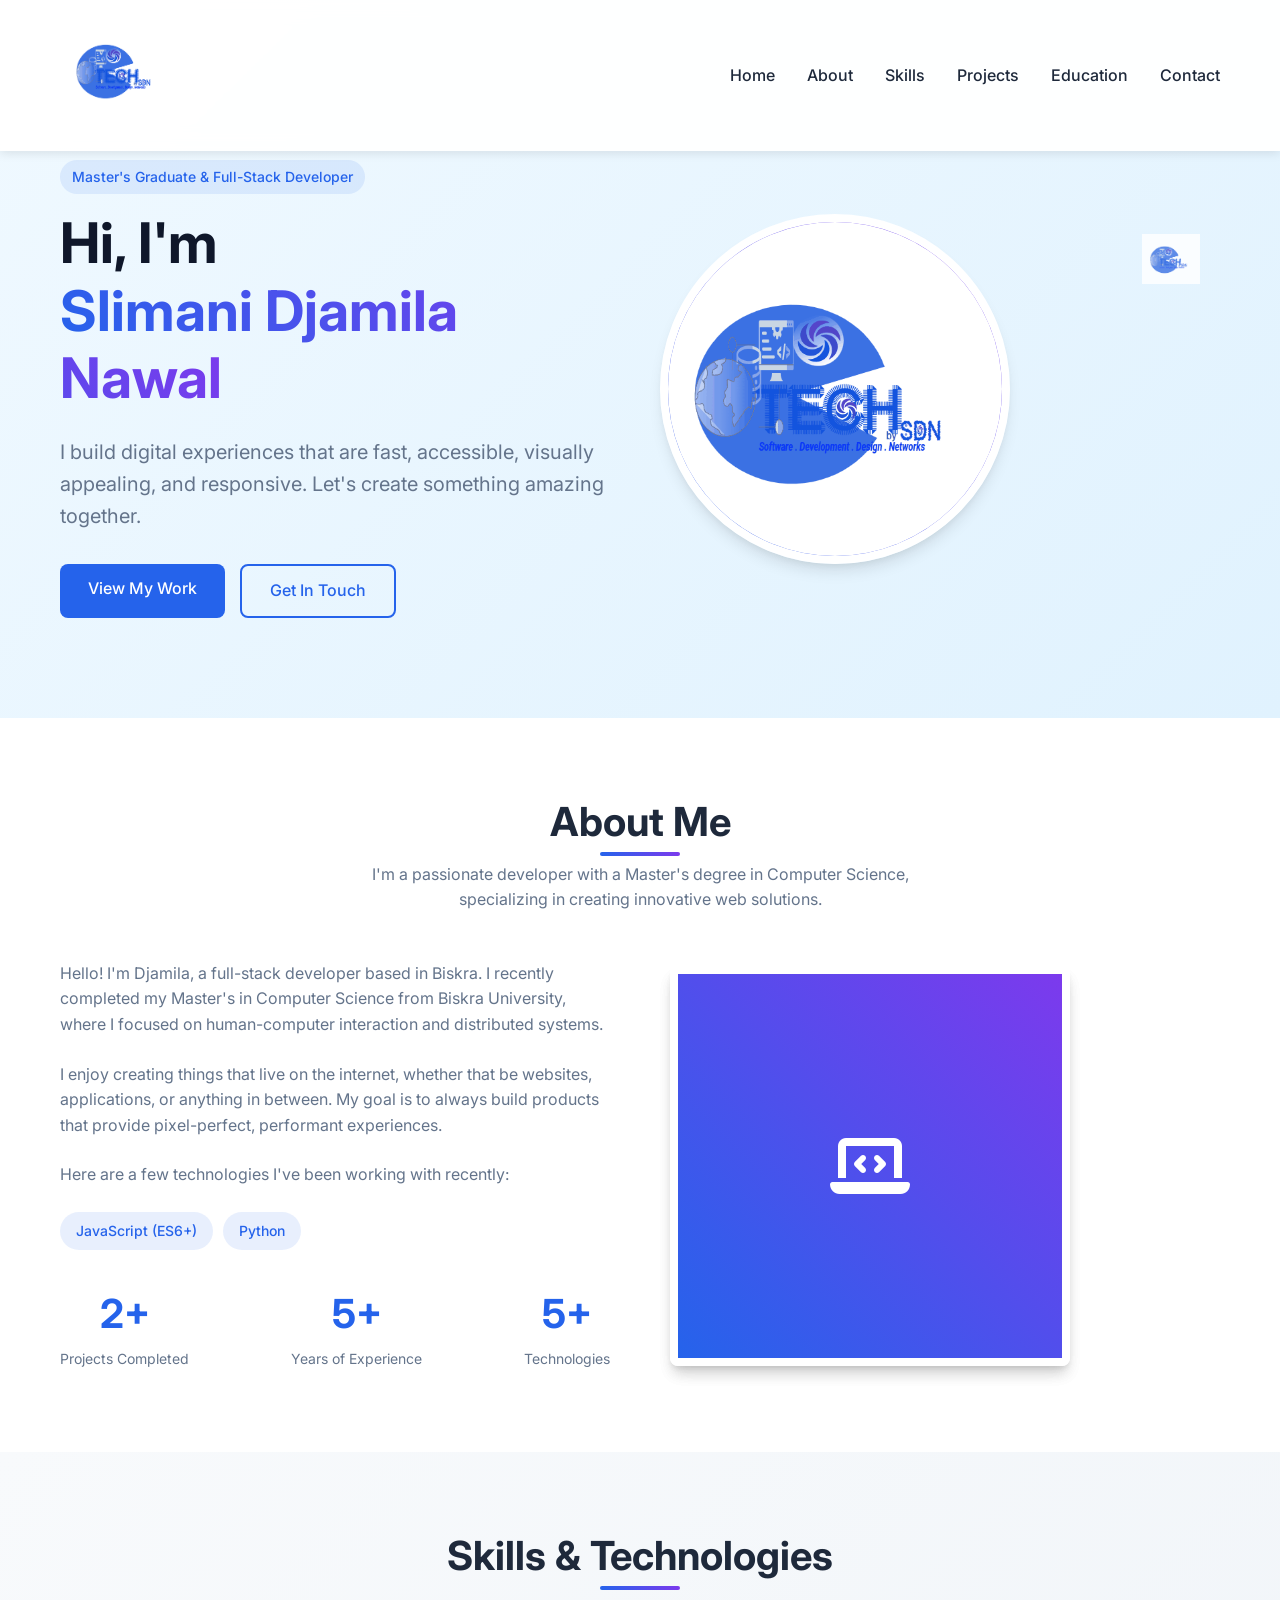
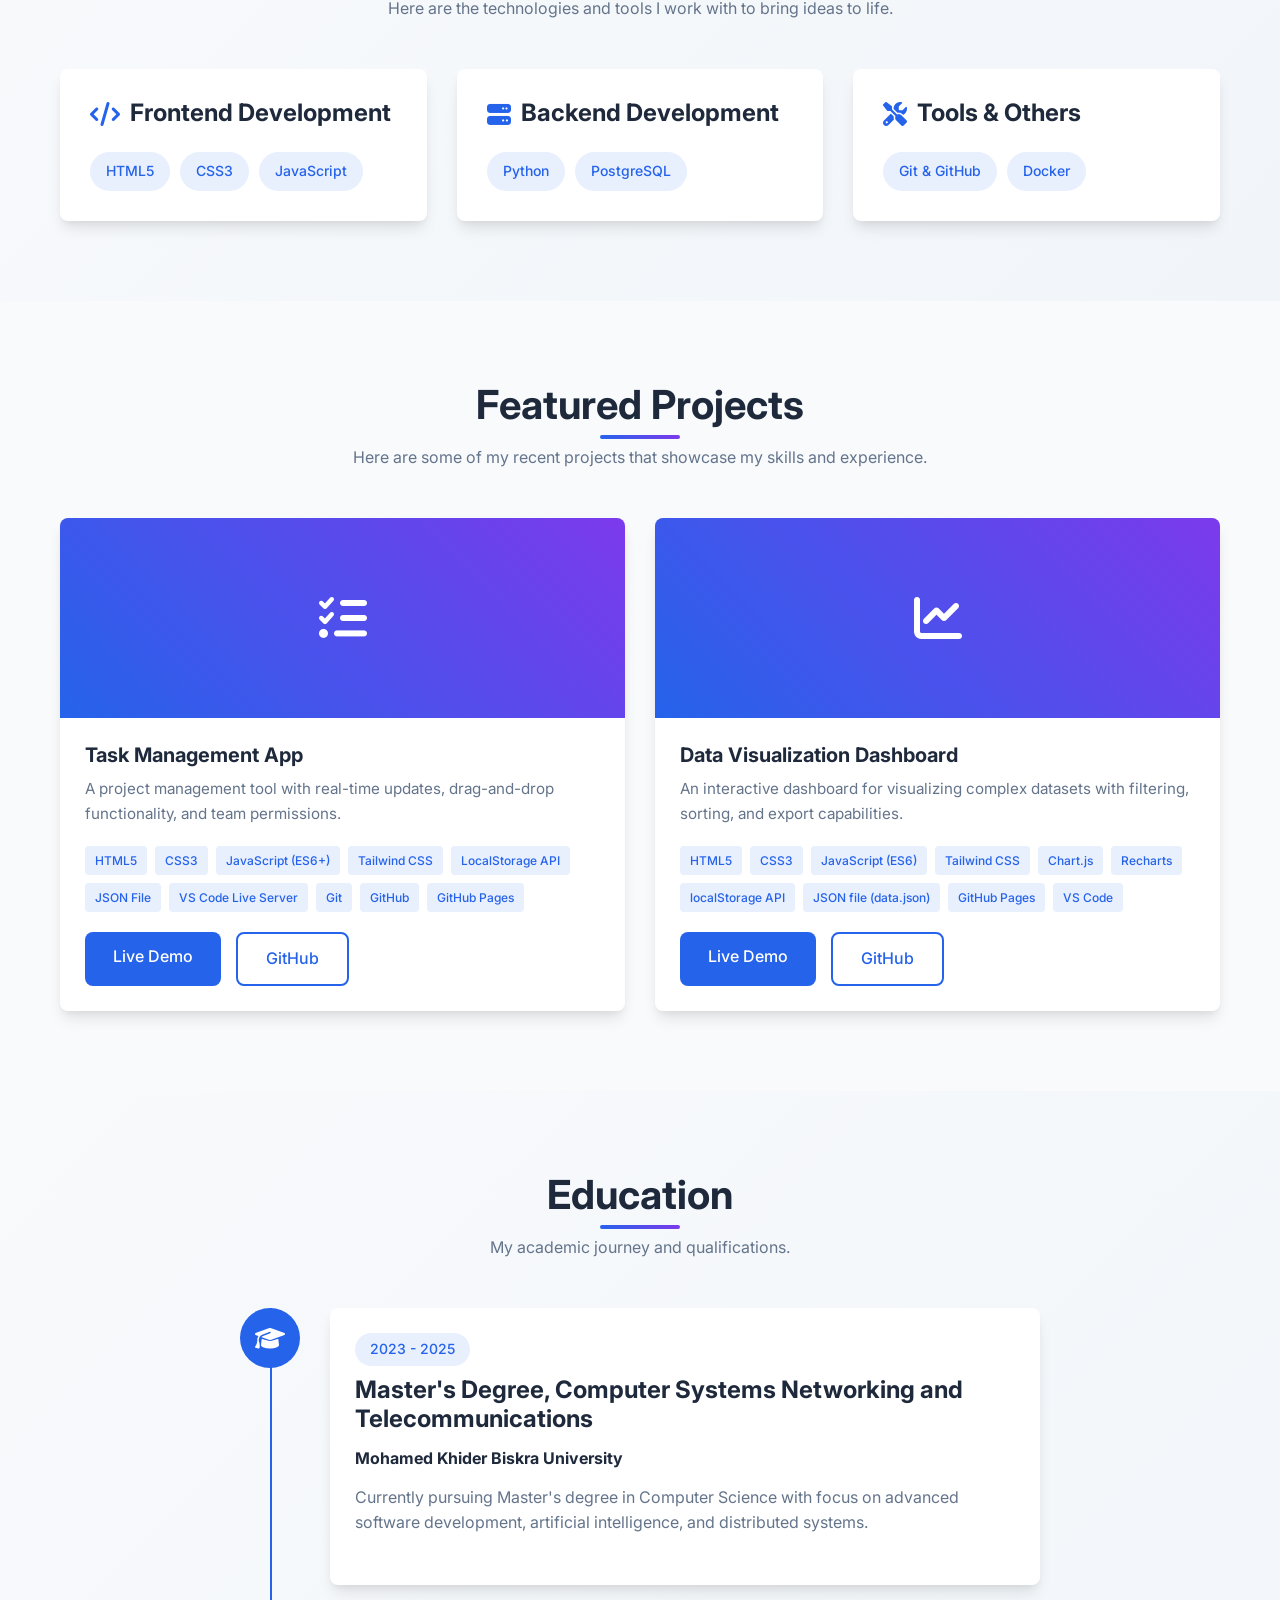
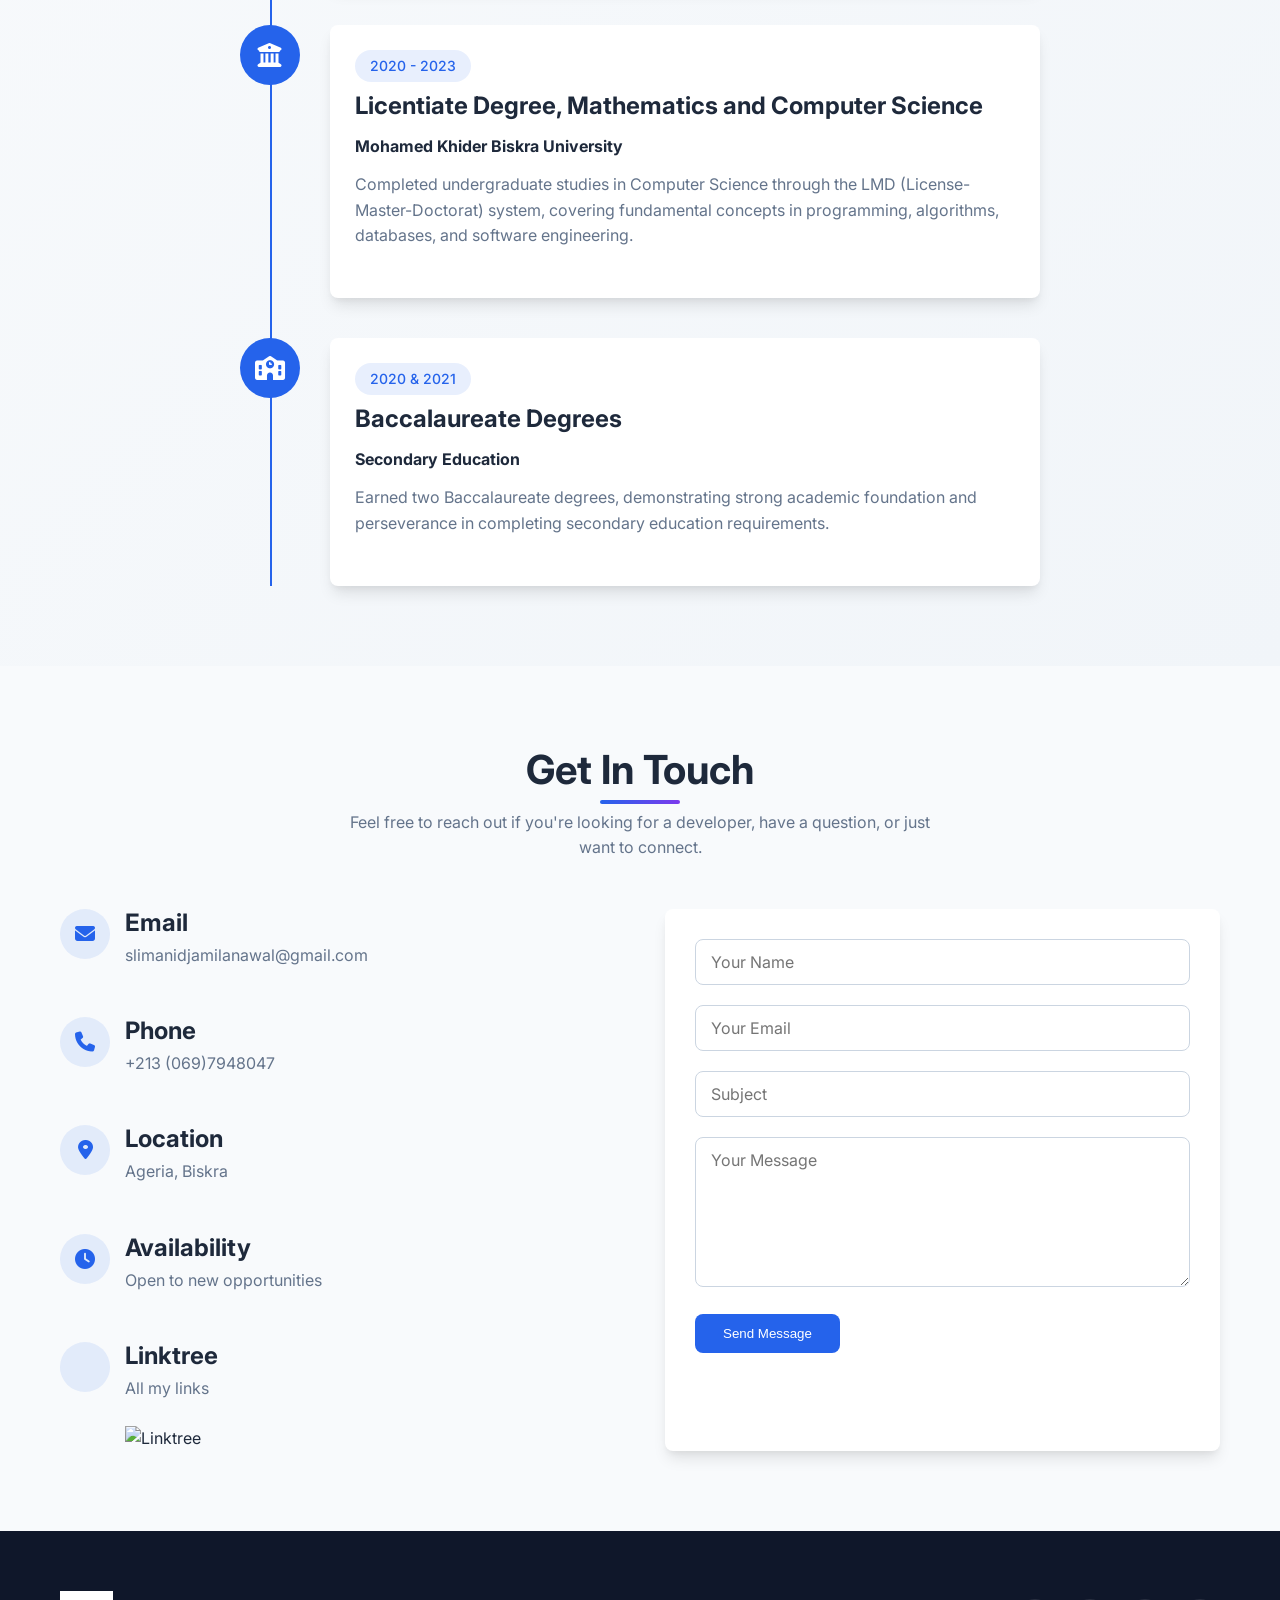
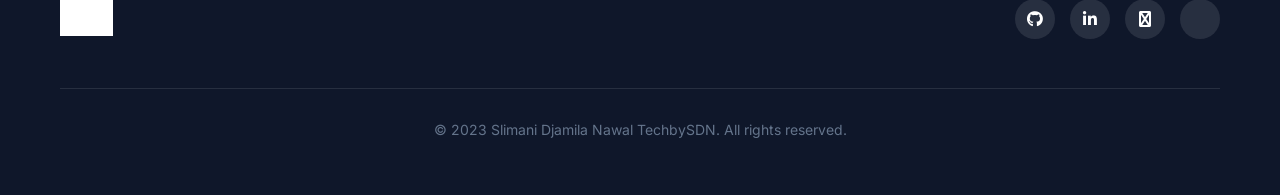
==== index.html @ d2f57b09 "Update index.html" ====
<!DOCTYPE html>
<html lang="en">
<head>
    <meta charset="UTF-8">
    <meta name="viewport" content="width=device-width, initial-scale=1.0">
    <title>Slimani Djamila Nawal | Master's Graduate & Full-Stack Developer</title>
    <link rel="stylesheet" href="style.css">
    <link rel="stylesheet" href="https://cdnjs.cloudflare.com/ajax/libs/font-awesome/6.4.0/css/all.min.css">
    <link href="https://fonts.googleapis.com/css2?family=Inter:wght@300;400;500;600;700&display=swap" rel="stylesheet">

    <link rel="icon" type="image/x-icon" href="assets/favicon.ico">
    <link rel="apple-touch-icon" sizes="180x180" href="assets/apple-touch-icon.png">
    <link rel="icon" type="image/png" sizes="32x32" href="assets/favicon-32x32.png">
    <link rel="icon" type="image/png" sizes="16x16" href="assets/favicon-16x16.png">

</head>
<body>
    <!-- Header & Navigation -->
    <header id="header">
        <div class="container">
            <nav class="navbar">
                <a href="#" class="logo">
                    <!--Djamila<span>.</span>-->
                    <img src="assets/logo.gif" alt="Tech by SDN" class="logo-img">
                </a>
                <ul class="nav-links">
                    <li><a href="#home">Home</a></li>
                    <li><a href="#about">About</a></li>
                    <li><a href="#skills">Skills</a></li>
                    <li><a href="#projects">Projects</a></li>
                    <li><a href="#education">Education</a></li>
                    <li><a href="#contact">Contact</a></li>
                </ul>
                <button class="hamburger">
                    <i class="fas fa-bars"></i>
                </button>
            </nav>
        </div>
    </header>

    <!-- Hero Section -->
    <section class="hero" id="home">
        <div class="container">
            <div class="hero-content">
                <div class="hero-text">
                    <span class="hero-badge">Master's Graduate & Full-Stack Developer</span>
                    <!-- Change the hero heading to prevent awkward line breaks -->
                    <h1>Hi, I'm<br><span class="name-highlight">Slimani Djamila Nawal</span></h1>
                        <p>I build digital experiences that are fast, accessible, visually appealing, and responsive. Let's create something amazing together.</p>                    <div class="hero-btns">
                        <a href="#projects" class="btn">View My Work</a>
                        <a href="#contact" class="btn btn-outline">Get In Touch</a>
                    </div>
                </div>
                <div class="hero-image">
                    <div class="brand-logo">
                        <img src="assets/logo.gif" alt="Tech by SDN">
                    </div>
                    <div class="profile-img">
                        <!--<i class="fas fa-code"></i>-->
                        <img src="assets/logo.gif" alt="Slimani Djamila Nawal" class="profile-photo">
                    
                    </div>
                </div>
            </div>
        </div>
    </section>

    <!-- About Section -->
    <section class="about" id="about">
        <div class="container">
            <h2 class="section-title">About Me</h2>
            <p class="section-subtitle">I'm a passionate developer with a Master's degree in Computer Science, specializing in creating innovative web solutions.</p>
            <div class="about-content">
                <div class="about-text">
                    <p>Hello! I'm Djamila, a full-stack developer based in Biskra. I recently completed my Master's in Computer Science from Biskra University, where I focused on human-computer interaction and distributed systems.</p>
                    <p>I enjoy creating things that live on the internet, whether that be websites, applications, or anything in between. My goal is to always build products that provide pixel-perfect, performant experiences.</p>
                    <p>Here are a few technologies I've been working with recently:</p>
                    <div class="skill-list">
                        <span class="skill-tag">JavaScript (ES6+)</span>
                        <span class="skill-tag">Python</span>
                        <!--<span class="skill-tag">React</span>
                        <span class="skill-tag">Node.js</span>
                        <span class="skill-tag">TypeScript</span>
                        <span class="skill-tag">GraphQL</span>-->
                    </div>
                    <div class="stats">
                        <div class="stat">
                            <span class="stat-number">2+</span>
                            <span class="stat-text">Projects Completed</span>
                        </div>
                        <div class="stat">
                            <span class="stat-number">5+</span>
                            <span class="stat-text">Years of Experience</span>
                        </div>
                        <div class="stat">
                            <span class="stat-number">5+</span>
                            <span class="stat-text">Technologies</span>
                        </div>
                    </div>
                </div>
                <div class="about-image">
                    <div class="about-img">
                        <div class="profile-img" style="width: 100%; height: 400px; border-radius: 8px; font-size: 4rem;">
                            <i class="fas fa-laptop-code"></i>
                        </div>
                    </div>
                </div>
            </div>
        </div>
    </section>

    <!-- Skills Section -->
    <section class="skills" id="skills">
        <div class="container">
            <h2 class="section-title">Skills & Technologies</h2>
            <p class="section-subtitle">Here are the technologies and tools I work with to bring ideas to life.</p>
            <div class="skills-container">
                <div class="skill-category">
                    <h3><i class="fas fa-code"></i> Frontend Development</h3>
                    <div class="skill-list">
                        <span class="skill-tag">HTML5</span>
                        <span class="skill-tag">CSS3</span>
                        <span class="skill-tag">JavaScript</span>
                        <!--<span class="skill-tag">React</span>
                        <span class="skill-tag">Vue.js</span>
                        <span class="skill-tag">TypeScript</span>
                        <span class="skill-tag">Tailwind CSS</span>
                        <span class="skill-tag">SASS</span>-->
                    </div>
                </div>
                <div class="skill-category">
                    <h3><i class="fas fa-server"></i> Backend Development</h3>
                    <div class="skill-list">
                        <span class="skill-tag">Python</span>
                        <span class="skill-tag">PostgreSQL</span>

                        <!--<span class="skill-tag">REST APIs</span>
                        <span class="skill-tag">MongoDB</span>
                        <span class="skill-tag">Node.js</span>
                        <span class="skill-tag">Express</span>
                        <span class="skill-tag">GraphQL</span>
                        <span class="skill-tag">Django</span>-->
                    </div>
                </div>
                <div class="skill-category">
                    <h3><i class="fas fa-tools"></i> Tools & Others</h3>
                    <div class="skill-list">
                        <span class="skill-tag">Git & GitHub</span>
                        <span class="skill-tag">Docker</span>
                        <!--<span class="skill-tag">AWS</span>
                        <span class="skill-tag">Firebase</span>
                        <span class="skill-tag">Figma</span>
                        <span class="skill-tag">Jest</span>
                        <span class="skill-tag">Webpack</span>
                        <span class="skill-tag">CI/CD</span>-->
                    </div>
                </div>
            </div>
        </div>
    </section>

    <!-- Projects Section -->
    <section class="projects" id="projects">
        <div class="container">
            <h2 class="section-title">Featured Projects</h2>
            <p class="section-subtitle">Here are some of my recent projects that showcase my skills and experience.</p>
            <div class="projects-grid">
                <!--<div class="project-card">
                    <div class="project-img">
                        <i class="fas fa-shopping-cart"></i>
                    </div>
                    <div class="project-content">
                        <h3 class="project-title">E-Commerce Platform</h3>
                        <p class="project-description">A full-stack e-commerce solution with product catalog, shopping cart, user authentication, and payment integration.</p>
                        <div class="project-tech">
                            <span class="tech-tag">React</span>
                            <span class="tech-tag">Node.js</span>
                            <span class="tech-tag">MongoDB</span>
                            <span class="tech-tag">Stripe API</span>
                        </div>
                        <div class="project-links">
                            <a href="#" class="btn">Live Demo</a>
                            <a href="#" class="btn btn-outline">GitHub</a>
                        </div>
                    </div>
                </div>-->
                <div class="project-card">
                    <div class="project-img">
                        <i class="fas fa-tasks"></i>
                    </div>
                    <div class="project-content">
                        <h3 class="project-title">Task Management App</h3>
                        <p class="project-description">A project management tool with real-time updates, drag-and-drop functionality, and team permissions.</p>
                        <!--<div class="project-tech">
                            <span class="tech-tag">Vue.js</span>
                            <span class="tech-tag">Firebase</span>
                            <span class="tech-tag">Vuex</span>
                            <span class="tech-tag">SCSS</span>
                        </div>-->
                        <div class="project-tech">
                        <span class="tech-tag" title="Used for creating dynamic, interactive, and responsive UI components.">HTML5</span>
                        <span class="tech-tag" title="Used for styling the layout, typography, and responsive design of the web app.">CSS3</span>
                        <span class="tech-tag" title="Provides interactivity, logic, and data manipulation for the app.">JavaScript (ES6+)</span>
                        <span class="tech-tag" title="Lightweight utility-first CSS framework used for fast and modern UI styling.">Tailwind CSS</span>
                        <span class="tech-tag" title="Used to store and retrieve task data locally for offline access.">LocalStorage API</span>
                        <span class="tech-tag" title="Contains preloaded sample task data for initial setup and demonstration.">JSON File</span>
                        <span class="tech-tag" title="Used to serve the web app locally for testing and development.">VS Code Live Server</span>
                        <span class="tech-tag" title="Version control system to track changes and manage source code.">Git</span>
                        <span class="tech-tag" title="Platform to host source code and enable deployment via GitHub Pages.">GitHub</span>
                        <span class="tech-tag" title="Free static site hosting service used to deploy the web app online.">GitHub Pages</span>
                        </div>

                        <div class="project-links">
                            <a href="https://slimanidjamila.github.io/TaskManager_TechbySDN/" class="btn">Live Demo</a>
                            <a href="https://github.com/SLIMANIDJAMILA/TaskManager_TechbySDN" class="btn btn-outline">GitHub</a>
                        </div>
                    </div>
                </div>
                <div class="project-card">
                    <div class="project-img">
                        <i class="fas fa-chart-line"></i>
                    </div>
                    <div class="project-content">
                        <h3 class="project-title">Data Visualization Dashboard</h3>
                        <p class="project-description">An interactive dashboard for visualizing complex datasets with filtering, sorting, and export capabilities.</p>
                        <div class="project-tech">
                        <!-- Frontend -->
                        <span class="tech-tag" title="Lightweight, easy to host statically">HTML5</span>
                        <span class="tech-tag" title="Lightweight, easy to host statically">CSS3</span>
                        <span class="tech-tag" title="Lightweight, easy to host statically">JavaScript (ES6)</span>
                        
                        <!-- Styling -->
                        <span class="tech-tag" title="Rapid UI development and responsive design">Tailwind CSS</span>
                        
                        <!-- Charts -->
                        <span class="tech-tag" title="Interactive, responsive data visualization">Chart.js</span>
                        <span class="tech-tag" title="Interactive, responsive data visualization">Recharts</span>
                        
                        <!-- Storage -->
                        <span class="tech-tag" title="Persistent browser-side task storage">localStorage API</span>
                        
                        <!-- Optional Data -->
                        <span class="tech-tag" title="Preload sample tasks">JSON file (data.json)</span>
                        
                        <!-- Hosting -->
                        <span class="tech-tag" title="Free static hosting">GitHub Pages</span>
                        
                        <!-- IDE -->
                        <span class="tech-tag" title="For development and live preview with Live Server">VS Code</span>
                        </div>
                        <div class="project-links">
                            <a href="https://slimanidjamila.github.io/TechbySDN-dashboard/" class="btn">Live Demo</a>
                            <a href="https://github.com/SLIMANIDJAMILA/TechbySDN-dashboard" class="btn btn-outline">GitHub</a>
                        </div>
                    </div>
                </div>
            </div>
        </div>
    </section>

    <!-- Education Section -->
    <section class="education" id="education">
        <div class="container">
            <h2 class="section-title">Education</h2>
            <p class="section-subtitle">My academic journey and qualifications.</p>
            <div class="education-timeline">
                <div class="education-item">
                    <div class="education-icon">
                        <i class="fas fa-graduation-cap"></i>
                    </div>
                    <div class="education-content">
                        <span class="education-year">2023 - 2025</span>
                        <h3>Master's Degree, Computer Systems Networking and Telecommunications</h3>
                        <h4>Mohamed Khider Biskra University</h4>
                        <p>Currently pursuing Master's degree in Computer Science with focus on advanced software development, artificial intelligence, and distributed systems.</p>
                        <!--<p><strong>Status:</strong> In Progress</p>-->
                    </div>
                </div>
                <div class="education-item">
                    <div class="education-icon">
                        <i class="fas fa-university"></i>
                    </div>
                    <div class="education-content">
                        <span class="education-year">2020 - 2023</span>
                        <h3>Licentiate Degree, Mathematics and Computer Science</h3>
                        <h4>Mohamed Khider Biskra University</h4>
                        <p>Completed undergraduate studies in Computer Science through the LMD (License-Master-Doctorat) system, covering fundamental concepts in programming, algorithms, databases, and software engineering.</p>
                        <!--<p><strong>GPA:</strong> 3.8/4.0</p>-->
                    </div>
                </div>
                <div class="education-item">
                    <div class="education-icon">
                        <i class="fas fa-school"></i>
                    </div>
                    <div class="education-content">
                        <span class="education-year">2020 & 2021</span>
                        <h3>Baccalaureate Degrees</h3>
                        <h4>Secondary Education</h4>
                        <p>Earned two Baccalaureate degrees, demonstrating strong academic foundation and perseverance in completing secondary education requirements.</p>
                        <!--<p><strong>Field:</strong> Mathematics/Technology</p>-->
                    </div>
                </div>
            </div>
        </div>
    </section>

    
    <!-- Contact Section -->
    <section class="contact" id="contact">
        <div class="container">
            <h2 class="section-title">Get In Touch</h2>
            <p class="section-subtitle">Feel free to reach out if you're looking for a developer, have a question, or just want to connect.</p>
            <div class="contact-container">
                <div class="contact-info">
                    <div class="contact-item">
                        <div class="contact-icon">
                            <i class="fas fa-envelope"></i>
                        </div>
                        <div class="contact-details">
                            <h3>Email</h3>
                            <p>slimanidjamilanawal@gmail.com</p>
                        </div>
                    </div>
                    <div class="contact-item">
                        <div class="contact-icon">
                            <i class="fas fa-phone"></i>
                        </div>
                        <div class="contact-details">
                            <h3>Phone</h3>
                            <p>+213 (069)7948047</p>
                        </div>
                    </div>
                    <div class="contact-item">
                        <div class="contact-icon">
                            <i class="fas fa-map-marker-alt"></i>
                        </div>
                        <div class="contact-details">
                            <h3>Location</h3>
                            <p>Ageria, Biskra</p>
                        </div>
                    </div>
                    <div class="contact-item">
                        <div class="contact-icon">
                            <i class="fas fa-clock"></i>
                        </div>
                        <div class="contact-details">
                            <h3>Availability</h3>
                            <p>Open to new opportunities</p>
                        </div>
                    </div>
                    <div class="contact-item">
                        <div class="contact-icon">
                            <i class="fab fa-linktree"></i>
                        </div>
                        <div class="contact-details">
                            <h3>Linktree</h3>
                            <p>
                                <a href="https://linktr.ee/SlimaniDjamilaNawal" target="_blank">
                                    All my links
                                </a>
                            </p>
                            <img src="assets/linktree.png" alt="Linktree" class="social-icon-img">
                        </div>
                    </div>
                </div>
                <div class="contact-form">
                    <form id="contactForm">
                        <div class="form-group">
                            <input type="text" class="form-control" id="name" placeholder="Your Name" required>
                        </div>
                        <div class="form-group">
                            <input type="email" class="form-control" id="email" placeholder="Your Email" required>
                        </div>
                        <div class="form-group">
                            <input type="text" class="form-control" id="subject" placeholder="Subject" required>
                        </div>
                        <div class="form-group">
                            <textarea class="form-control" id="message" placeholder="Your Message" required></textarea>
                        </div>
                        <button type="submit" class="btn">Send Message</button>
                    </form>
                </div>
            </div>
        </div>
    </section>

    <!-- Footer -->
    <footer>
        <div class="container">
            <div class="footer-content">
                <div class="footer-logo">
                    <img src="assets/logo.gif" alt="Tech By SDN" class="footer-logo-img">
                </div>
                <div class="social-links">
                    <a href="https://github.com/SLIMANIDJAMILA" class="social-link" target="_blank" rel="noopener noreferrer"><i class="fab fa-github"></i></a>
                    <a href="https://www.linkedin.com/in/slimani-djamila-nawal-b4a94a257/" class="social-link" target="_blank" rel="noopener noreferrer"><i class="fab fa-linkedin-in"></i></a>
                    <a href="#" class="social-link"><i class="fa fa-facebook" aria-hidden="true"></i></a>
                    <a href="https://linktr.ee/SlimaniDjamilaNawal"
                       class="social-link"
                       target="_blank"
                       rel="noopener noreferrer"
                       title="All my links">
                       <i class="fab fa-linktree"></i>
                    </a>
                    <!--<a href="#" class="social-link"><i class="fab fa-dev"></i></a>-->
                </div>
            </div>
            <div class="copyright">
                <p>&copy; 2023 Slimani Djamila Nawal TechbySDN. All rights reserved.</p>
            </div>
        </div>
    </footer>
    <script src="script.js"></script>
</body>
</html>
---- style.css ----
:root {
    --primary: #2563eb;
    --primary-dark: #1d4ed8;
    --secondary: #7c3aed;
    --dark: #1e293b;
    --darker: #0f172a;
    --light: #f8fafc;
    --gray: #64748b;
    --gray-light: #cbd5e1;
    --success: #10b981;
    --border-radius: 8px;
    --shadow: 0 10px 15px -3px rgba(0, 0, 0, 0.1), 0 4px 6px -2px rgba(0, 0, 0, 0.05);
    --transition: all 0.3s ease;
}

* {
    margin: 0;
    padding: 0;
    box-sizing: border-box;
}

html {
    scroll-behavior: smooth;
}

body {
    font-family: 'Inter', sans-serif;
    line-height: 1.6;
    color: var(--dark);
    background-color: var(--light);
    overflow-x: hidden;
}

.container {
    width: 100%;
    max-width: 1200px;
    margin: 0 auto;
    padding: 0 20px;
}

section {
    padding: 80px 0;
}

h1, h2, h3, h4 {
    line-height: 1.2;
    margin-bottom: 1rem;
    font-weight: 700;
}

h1 {
    font-size: 3.5rem;
}

h2 {
    font-size: 2.5rem;
    text-align: center;
    margin-bottom: 3rem;
    position: relative;
}

h2:after {
    content: '';
    position: absolute;
    bottom: -10px;
    left: 50%;
    transform: translateX(-50%);
    width: 80px;
    height: 4px;
    background: linear-gradient(to right, var(--primary), var(--secondary));
    border-radius: 2px;
}

h3 {
    font-size: 1.5rem;
}

p {
    margin-bottom: 1.5rem;
    color: var(--gray);
}

a {
    text-decoration: none;
    color: inherit;
    transition: var(--transition);
}

.btn {
    display: inline-block;
    padding: 12px 28px;
    background: var(--primary);
    color: white;
    border-radius: var(--border-radius);
    font-weight: 500;
    border: none;
    cursor: pointer;
    transition: var(--transition);
    text-align: center;
}

.btn:hover {
    background: var(--primary-dark);
    transform: translateY(-2px);
    box-shadow: var(--shadow);
}

.btn-outline {
    background: transparent;
    border: 2px solid var(--primary);
    color: var(--primary);
}

.btn-outline:hover {
    background: var(--primary);
    color: white;
}

.section-title {
    text-align: center;
    margin-bottom: 1rem;
}

.section-subtitle {
    text-align: center;
    max-width: 600px;
    margin: 0 auto 3rem;
    color: var(--gray);
}

/* Header & Navigation */
header {
    position: fixed;
    top: 0;
    left: 0;
    width: 100%;
    z-index: 1000;
    background: rgba(255, 255, 255, 0.95);
    backdrop-filter: blur(10px);
    box-shadow: 0 2px 10px rgba(0, 0, 0, 0.1);
    transition: var(--transition);
}

.header-scrolled {
    padding: 10px 0;
    box-shadow: 0 5px 20px rgba(0, 0, 0, 0.1);
}

.navbar {
    display: flex;
    justify-content: space-between;
    align-items: center;
    padding: 20px 0;
}
.name-highlight {
    background: linear-gradient(45deg, var(--primary), var(--secondary));
    -webkit-background-clip: text;
    -webkit-text-fill-color: transparent;
    background-clip: text;
}
.logo {
    font-size: 1.5rem;
    font-weight: 700;
    color: var(--dark);
}

.logo span {
    color: var(--primary);
}
.logo-img {
    height: 100px;
    width: auto;
    transition: var(--transition);
}
.brand-logo {
    position: absolute;
    top: 20px;
    right: 20px;
}

.brand-logo img {
    height: 50px;
    width: auto;
    opacity: 0.8;
}
.profile-photo {
    width: 100%;
    height: 100%;
    border-radius: 50%;
    object-fit: cover;
}
@media (max-width: 768px) {
    .logo-img {
        height: 35px;
    }
}
.nav-links {
    display: flex;
    list-style: none;
}

.nav-links li {
    margin-left: 2rem;
}

.nav-links a {
    font-weight: 500;
    position: relative;
}

.nav-links a:after {
    content: '';
    position: absolute;
    bottom: -5px;
    left: 0;
    width: 0;
    height: 2px;
    background: var(--primary);
    transition: var(--transition);
}

.nav-links a:hover:after {
    width: 100%;
}

.hamburger {
    display: none;
    cursor: pointer;
    background: none;
    border: none;
    font-size: 1.5rem;
    color: var(--dark);
}

/* Hero Section */
.hero {
    padding: 160px 0 100px;
    background: linear-gradient(135deg, #f0f9ff 0%, #e0f2fe 100%);
    position: relative;
    overflow: hidden;
}

.hero-content {
    display: flex;
    align-items: center;
    justify-content: space-between;
    gap: 40px;
}

.hero-text {
    flex: 1;
}

.hero-badge {
    display: inline-block;
    padding: 6px 12px;
    background: rgba(37, 99, 235, 0.1);
    color: var(--primary);
    border-radius: 30px;
    font-size: 0.875rem;
    font-weight: 500;
    margin-bottom: 1rem;
}

.hero h1 {
    margin-bottom: 1.5rem;
    font-size: 3.5rem;
    color: var(--darker);
}

.hero p {
    font-size: 1.25rem;
    margin-bottom: 2rem;
    color: var(--gray);
}

.hero-btns {
    display: flex;
    gap: 15px;
}

.hero-image {
    flex: 1;
    text-align: center;
    position: relative;
}

.profile-img {
    width: 350px;
    height: 350px;
    border-radius: 50%;
    object-fit: cover;
    border: 8px solid white;
    box-shadow: var(--shadow);
    background: linear-gradient(45deg, var(--primary), var(--secondary));
    display: flex;
    align-items: center;
    justify-content: center;
    color: white;
    font-size: 5rem;
}

/* About Section */
.about {
    background: white;
}

.about-content {
    display: flex;
    align-items: center;
    gap: 60px;
}

.about-text {
    flex: 1;
}

.about-image {
    flex: 1;
    text-align: center;
}

.about-img {
    width: 100%;
    max-width: 400px;
    border-radius: var(--border-radius);
    box-shadow: var(--shadow);
}

.stats {
    display: flex;
    justify-content: space-between;
    margin-top: 2rem;
}

.stat {
    text-align: center;
}

.stat-number {
    font-size: 2.5rem;
    font-weight: 700;
    color: var(--primary);
    display: block;
}

.stat-text {
    font-size: 0.875rem;
    color: var(--gray);
}

/* Skills Section */
.skills {
    background: linear-gradient(135deg, #f8fafc 0%, #f1f5f9 100%);
}

.skills-container {
    display: grid;
    grid-template-columns: repeat(auto-fit, minmax(300px, 1fr));
    gap: 30px;
}

.skill-category {
    background: white;
    padding: 30px;
    border-radius: var(--border-radius);
    box-shadow: var(--shadow);
    transition: var(--transition);
}

.skill-category:hover {
    transform: translateY(-5px);
}

.skill-category h3 {
    display: flex;
    align-items: center;
    margin-bottom: 1.5rem;
}

.skill-category i {
    margin-right: 10px;
    color: var(--primary);
    font-size: 1.5rem;
}

.skill-list {
    display: flex;
    flex-wrap: wrap;
    gap: 10px;
}

.skill-tag {
    padding: 8px 16px;
    background: rgba(37, 99, 235, 0.1);
    color: var(--primary);
    border-radius: 30px;
    font-size: 0.875rem;
    font-weight: 500;
}

/* Projects Section */
.projects-grid {
    display: grid;
    grid-template-columns: repeat(auto-fit, minmax(350px, 1fr));
    gap: 30px;
}

.project-card {
    background: white;
    border-radius: var(--border-radius);
    overflow: hidden;
    box-shadow: var(--shadow);
    transition: var(--transition);
}

.project-card:hover {
    transform: translateY(-10px);
}

.project-img {
    height: 200px;
    width: 100%;
    background: linear-gradient(45deg, var(--primary), var(--secondary));
    display: flex;
    align-items: center;
    justify-content: center;
    color: white;
    font-size: 3rem;
}

.project-content {
    padding: 25px;
}

.project-title {
    font-size: 1.25rem;
    margin-bottom: 10px;
}

.project-description {
    margin-bottom: 20px;
    font-size: 0.95rem;
}

.project-tech {
    display: flex;
    flex-wrap: wrap;
    gap: 8px;
    margin-bottom: 20px;
}

.tech-tag {
    padding: 5px 10px;
    background: rgba(37, 99, 235, 0.1);
    color: var(--primary);
    border-radius: 4px;
    font-size: 0.75rem;
    font-weight: 500;
}
.tech-tag:hover {
  background-color: #2563eb;
  color: white;
  border-color: #2563eb;
}
.project-links {
    display: flex;
    gap: 15px;
}

/* Education Section */
.education {
    background: linear-gradient(135deg, #f8fafc 0%, #f1f5f9 100%);
}

.education-timeline {
    max-width: 800px;
    margin: 0 auto;
    position: relative;
}

.education-timeline:before {
    content: '';
    position: absolute;
    left: 30px;
    top: 0;
    height: 100%;
    width: 2px;
    background: var(--primary);
}

.education-item {
    display: flex;
    margin-bottom: 40px;
    position: relative;
}

.education-icon {
    width: 60px;
    height: 60px;
    background: var(--primary);
    border-radius: 50%;
    display: flex;
    align-items: center;
    justify-content: center;
    color: white;
    font-size: 1.5rem;
    z-index: 1;
    flex-shrink: 0;
    margin-right: 30px;
}

.education-content {
    background: white;
    padding: 25px;
    border-radius: var(--border-radius);
    box-shadow: var(--shadow);
    flex: 1;
}

.education-year {
    display: inline-block;
    padding: 5px 15px;
    background: rgba(37, 99, 235, 0.1);
    color: var(--primary);
    border-radius: 30px;
    font-size: 0.875rem;
    font-weight: 500;
    margin-bottom: 10px;
}
.education-item:last-child {
    margin-bottom: 0;
}
/* Contact Section */
.contact-container {
    display: grid;
    grid-template-columns: repeat(auto-fit, minmax(300px, 1fr));
    gap: 50px;
}

.contact-info {
    display: flex;
    flex-direction: column;
    gap: 25px;
}

.contact-item {
    display: flex;
    align-items: flex-start;
    gap: 15px;
}

.contact-icon {
    width: 50px;
    height: 50px;
    background: rgba(37, 99, 235, 0.1);
    border-radius: 50%;
    display: flex;
    align-items: center;
    justify-content: center;
    color: var(--primary);
    font-size: 1.25rem;
    flex-shrink: 0;
}

.contact-details h3 {
    margin-bottom: 5px;
}

.contact-form {
    background: white;
    padding: 30px;
    border-radius: var(--border-radius);
    box-shadow: var(--shadow);
}

.form-group {
    margin-bottom: 20px;
}

.form-control {
    width: 100%;
    padding: 12px 15px;
    border: 1px solid var(--gray-light);
    border-radius: var(--border-radius);
    font-family: inherit;
    font-size: 1rem;
    transition: var(--transition);
}

.form-control:focus {
    outline: none;
    border-color: var(--primary);
    box-shadow: 0 0 0 3px rgba(37, 99, 235, 0.1);
}

textarea.form-control {
    min-height: 150px;
    resize: vertical;
}

/* Footer */
footer {
    background: var(--darker);
    color: white;
    padding: 60px 0 30px;
}

.footer-content {
    display: flex;
    justify-content: space-between;
    align-items: center;
    margin-bottom: 40px;
}

.footer-logo {
    font-size: 1.5rem;
    font-weight: 700;
}

.footer-logo span {
    color: var(--primary);
}
.footer-logo-img {
    height: 45px;
    width: auto;
    filter: brightness(0) invert(1); /* Makes logo white */
}
.social-links {
    display: flex;
    gap: 15px;
}

.social-link {
    width: 40px;
    height: 40px;
    background: rgba(255, 255, 255, 0.1);
    border-radius: 50%;
    display: flex;
    align-items: center;
    justify-content: center;
    transition: var(--transition);
}

.social-link:hover {
    background: var(--primary);
    transform: translateY(-3px);
}

.copyright {
    text-align: center;
    padding-top: 30px;
    border-top: 1px solid rgba(255, 255, 255, 0.1);
    color: var(--gray-light);
    font-size: 0.875rem;
}

/* Responsive Design */
@media (max-width: 992px) {
    h1 {
        font-size: 2.8rem;
    }
    
    h2 {
        font-size: 2.2rem;
    }
    
    .hero-content, .about-content {
        flex-direction: column;
    }
    
    .hero-text, .about-text {
        text-align: center;
    }
    
    .hero-btns {
        justify-content: center;
    }
    
    .stats {
        justify-content: space-around;
    }
    .social-icon-img {
    width: 20px;
    height: 20px;
    object-fit: contain;
    }

}

@media (max-width: 768px) {
    .navbar {
        padding: 15px 0;
    }
    
    .nav-links {
        position: fixed;
        top: 70px;
        left: 0;
        width: 100%;
        background: white;
        flex-direction: column;
        align-items: center;
        padding: 20px 0;
        box-shadow: 0 10px 15px -3px rgba(0, 0, 0, 0.1);
        transform: translateY(-150%);
        transition: var(--transition);
    }
    
    .nav-links.active {
        transform: translateY(0);
    }
    
    .nav-links li {
        margin: 10px 0;
    }
    
    .hamburger {
        display: block;
    }
    
    .profile-img {
        width: 280px;
        height: 280px;
    }
    
    .footer-content {
        flex-direction: column;
        gap: 30px;
        text-align: center;
    }
}

@media (max-width: 576px) {
    h1 {
        font-size: 2.2rem;
    }
    
    h2 {
        font-size: 1.8rem;
    }
    
    section {
        padding: 60px 0;
    }
    
    .hero {
        padding: 130px 0 80px;
    }
    
    .hero-btns {
        flex-direction: column;
        align-items: center;
    }
    
    .btn {
        width: 100%;
        max-width: 250px;
    }
    
    .projects-grid {
        grid-template-columns: 1fr;
    }
    
    .profile-img {
        width: 220px;
        height: 220px;
    }
    
    .stats {
        flex-direction: column;
        gap: 20px;
    }
}
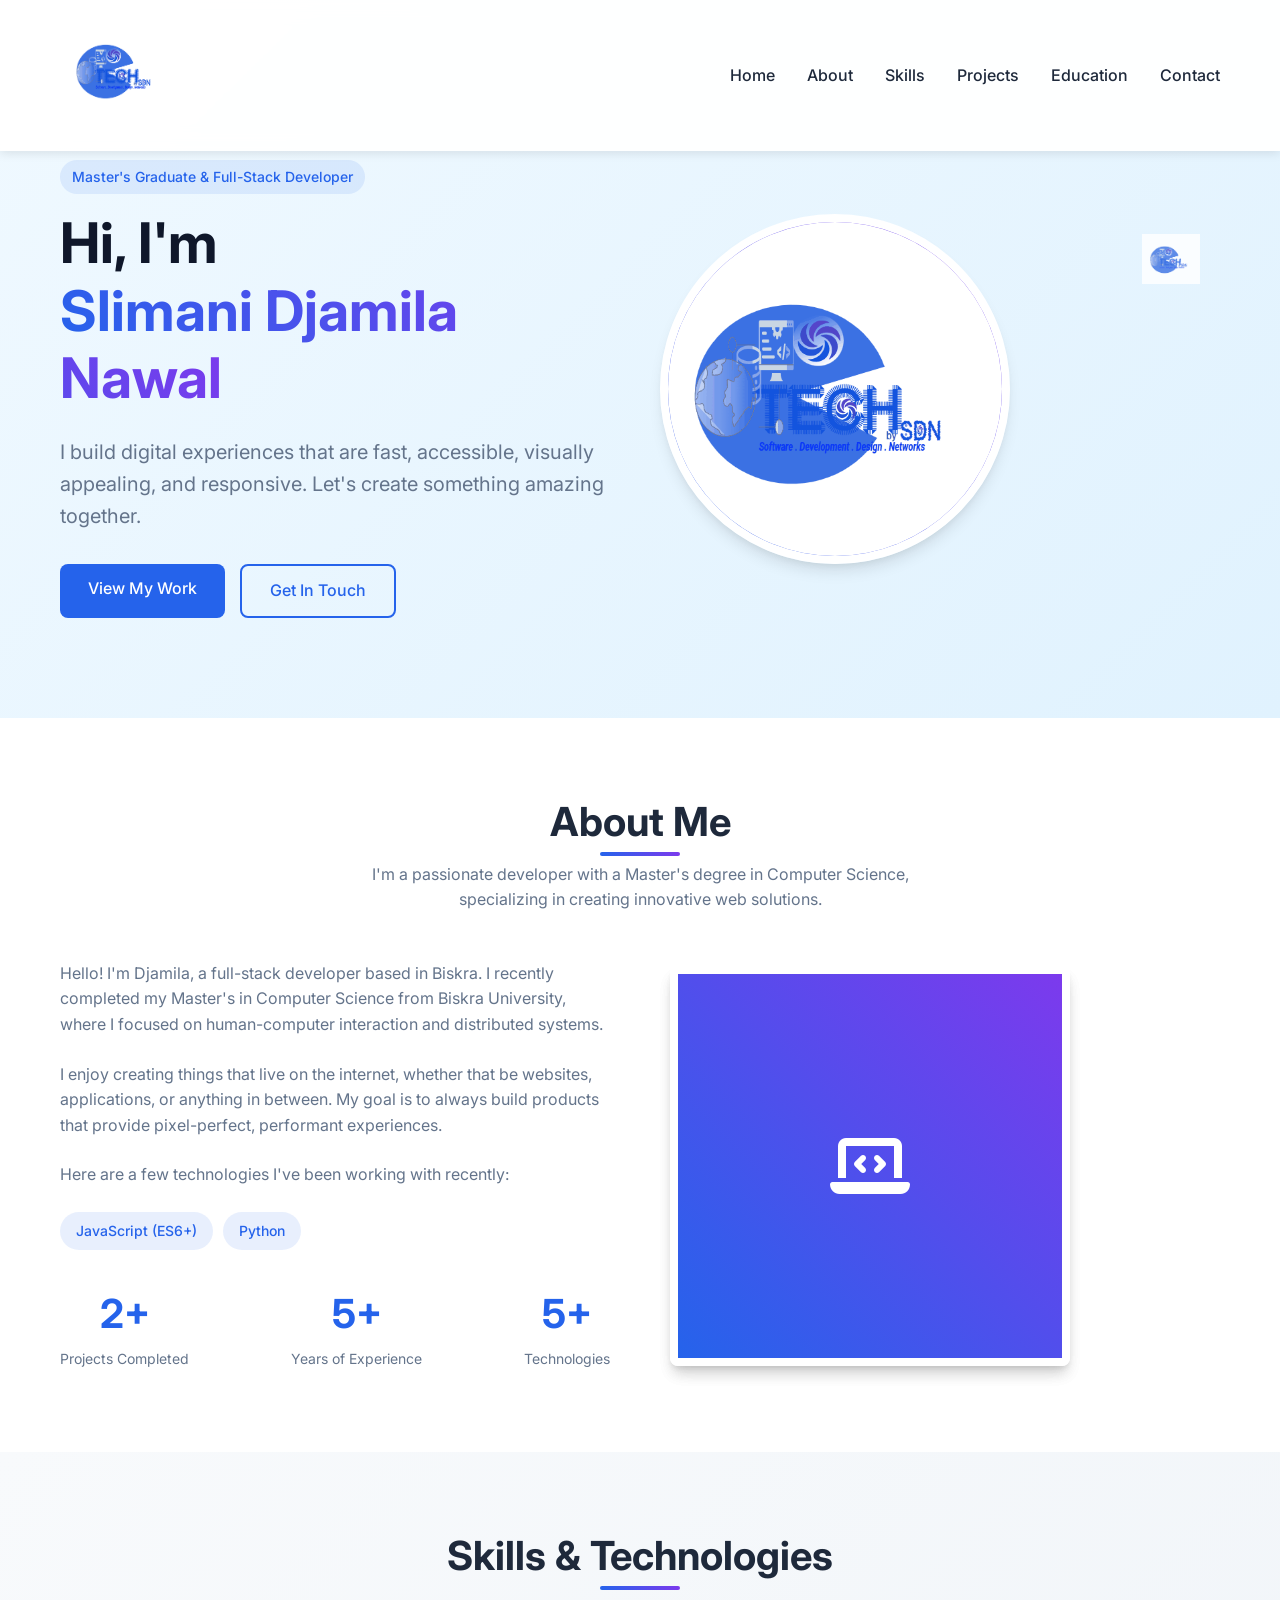
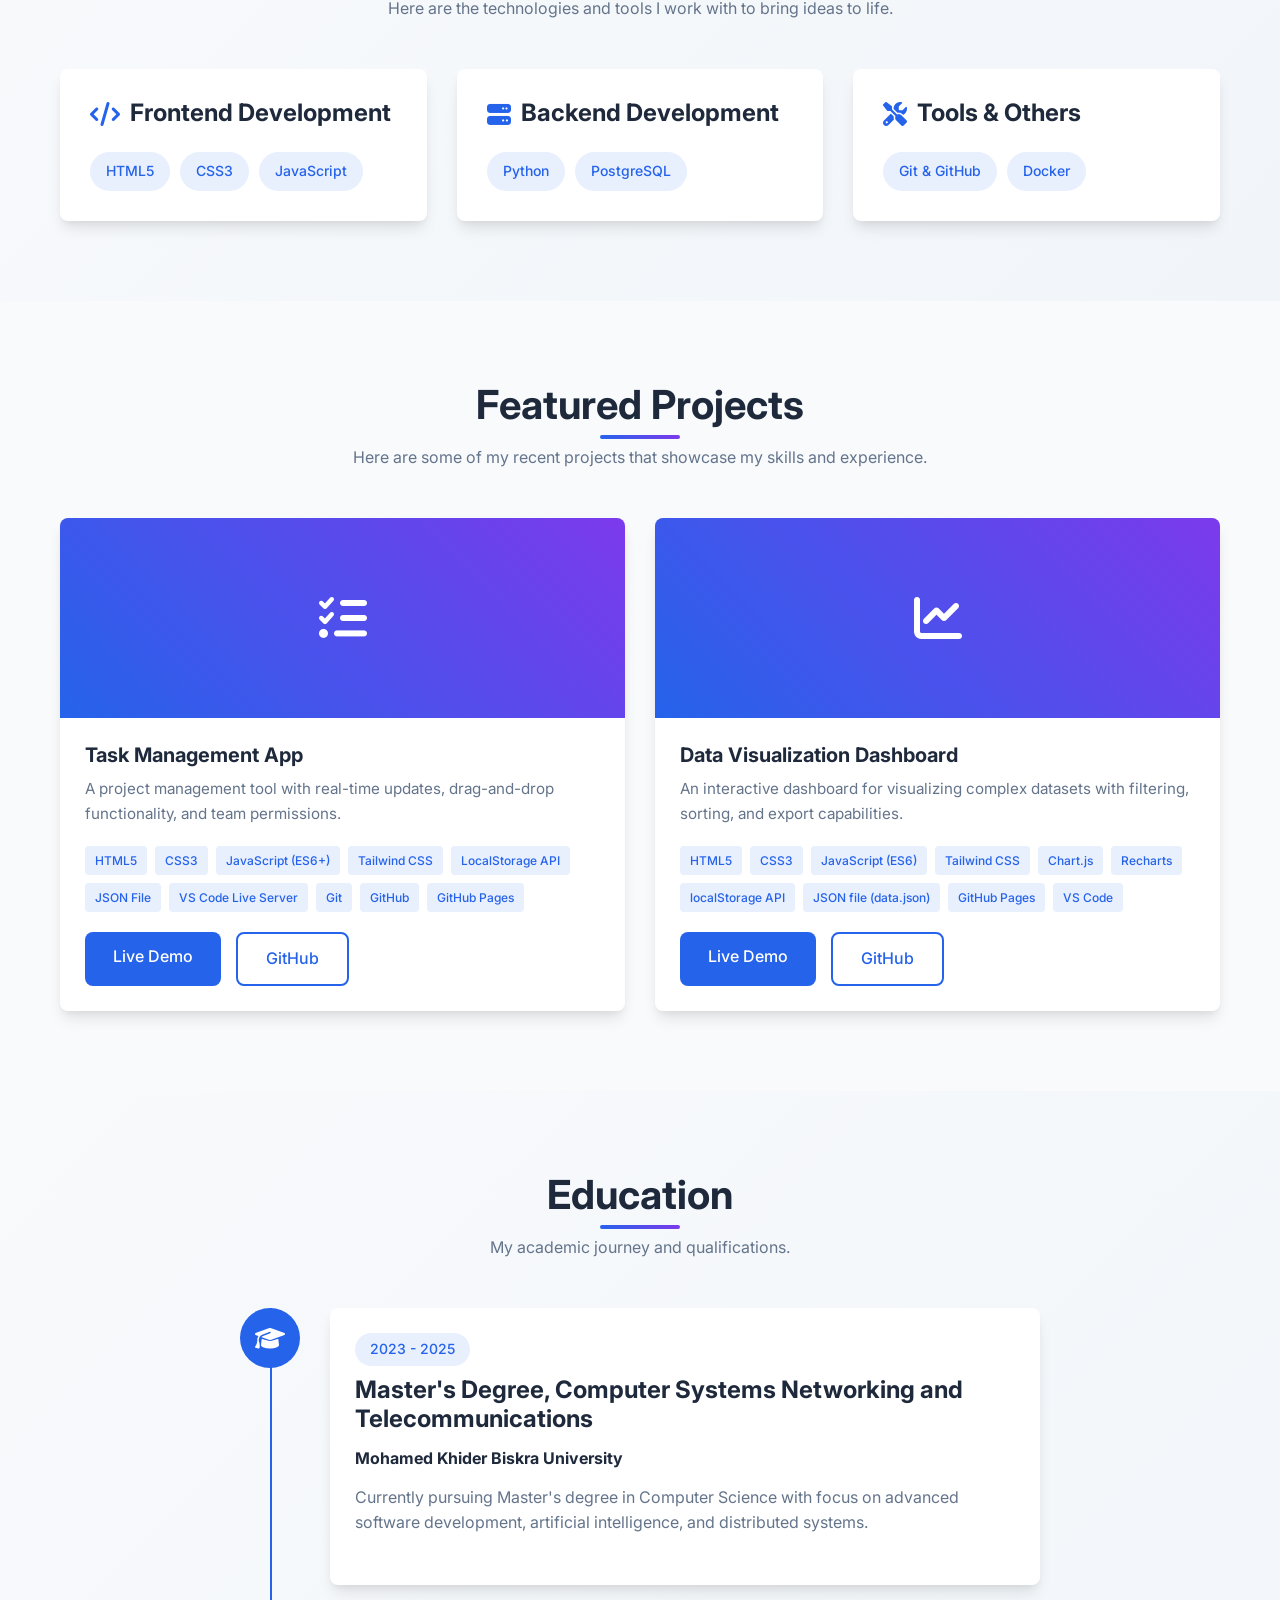
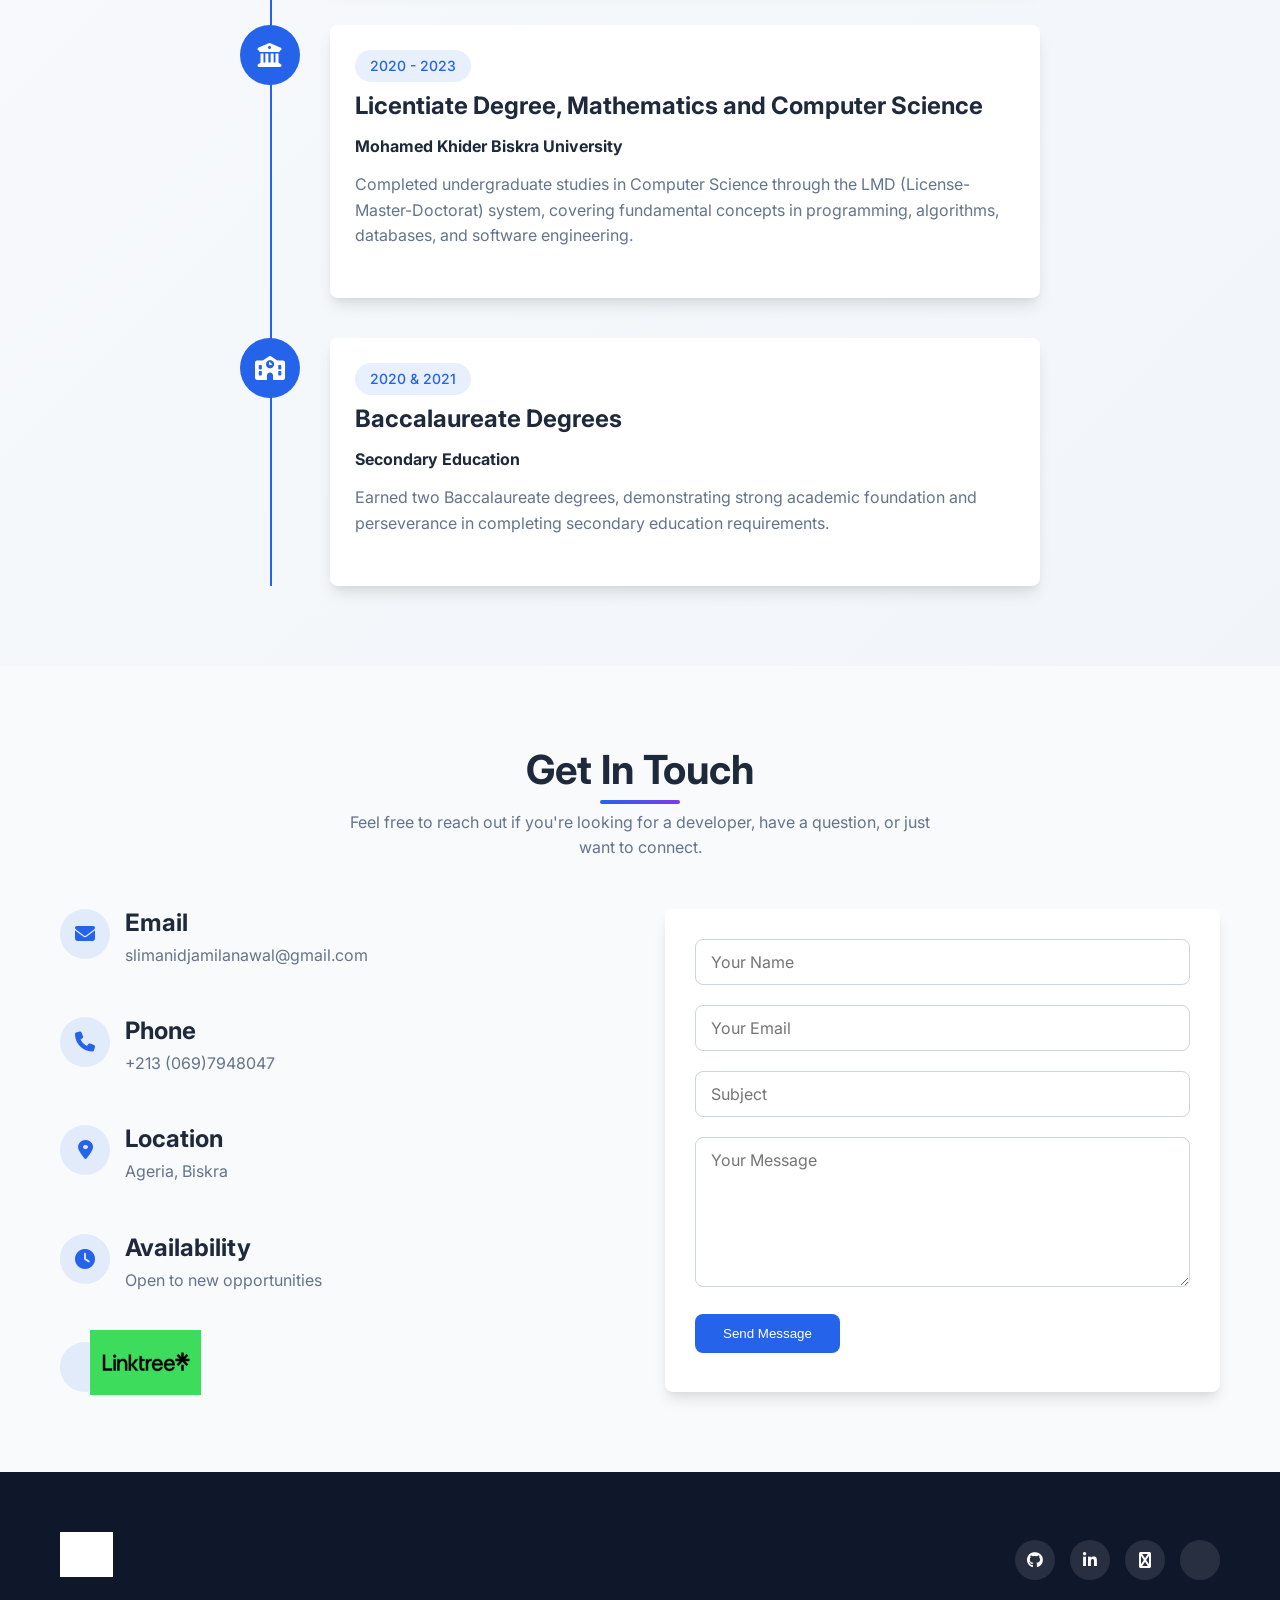
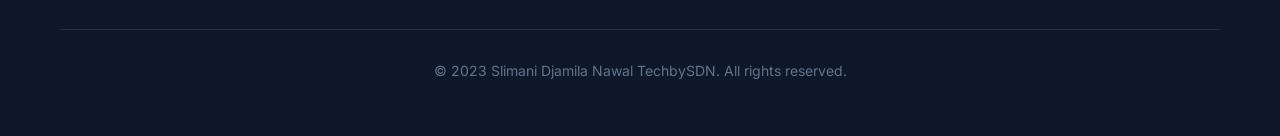
==== commit 2067f37b: "Update index.html" ====
--- a/index.html
+++ b/index.html
@@ -353,13 +353,13 @@
                             <i class="fab fa-linktree"></i>
                         </div>
                         <div class="contact-details">
-                            <h3>Linktree</h3>
-                            <p>
-                                <a href="https://linktr.ee/SlimaniDjamilaNawal" target="_blank">
-                                    All my links
-                                </a>
-                            </p>
-                            <img src="assets/linktree.png" alt="Linktree" class="social-icon-img">
+                            <a href="https://linktr.ee/SlimaniDjamilaNawal"
+                               class="social-link"
+                               target="_blank"
+                               rel="noopener noreferrer"
+                               title="All my links">
+                                <img src="assets/linktree-logo.png" alt="Linktree" class="social-icon-img">
+                            </a>
                         </div>
                     </div>
                 </div>
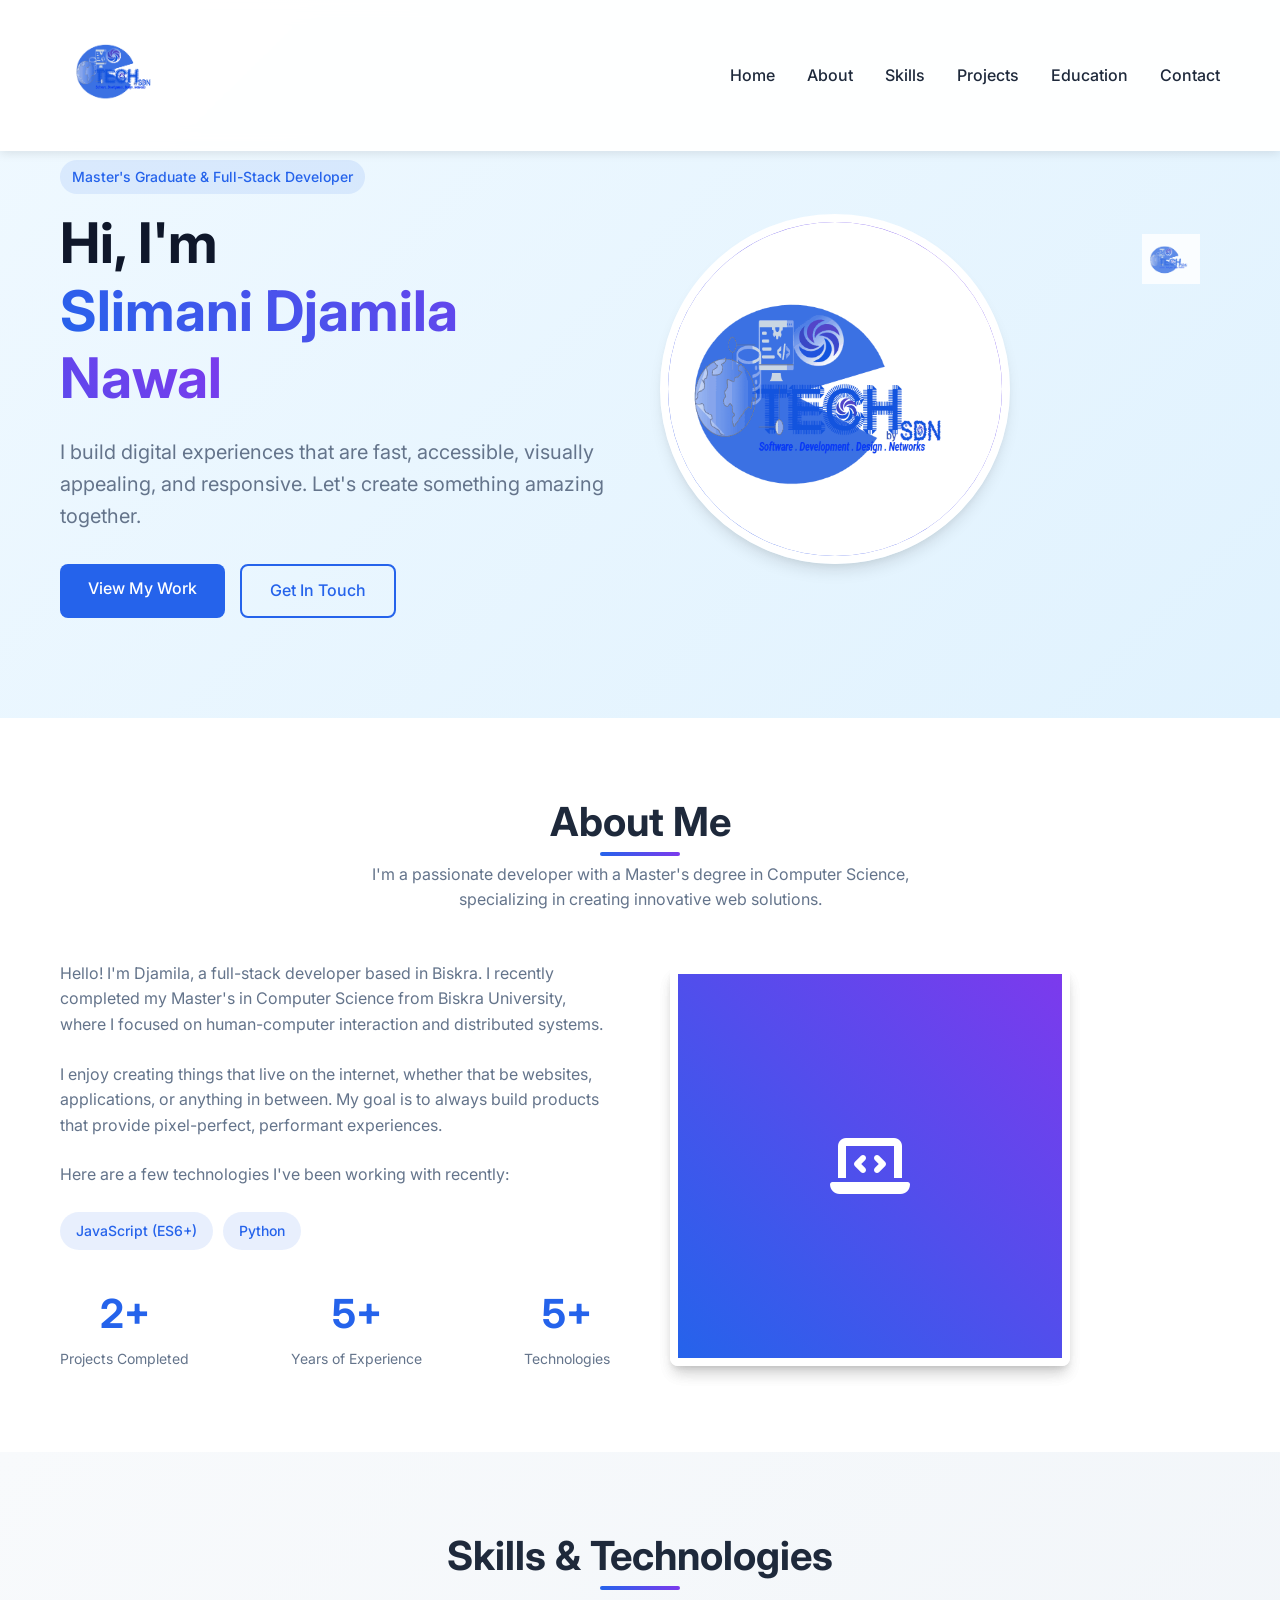
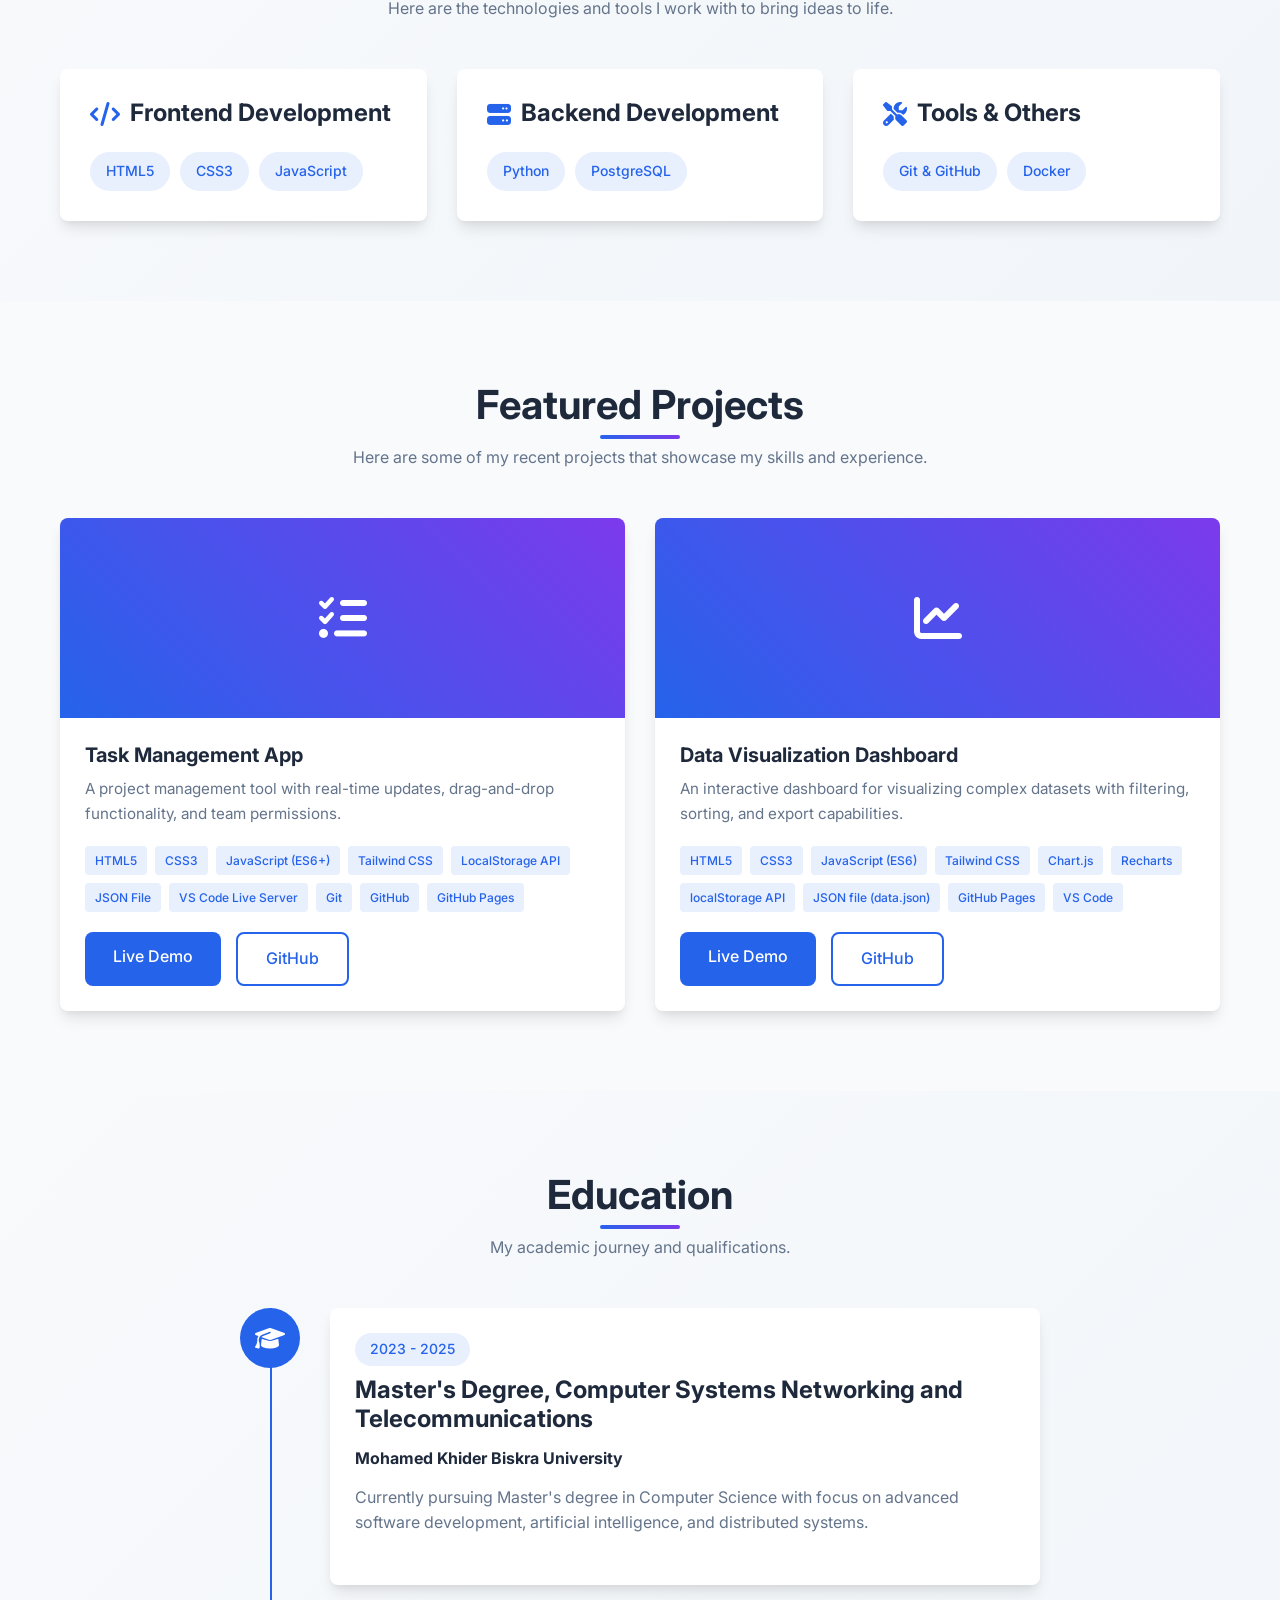
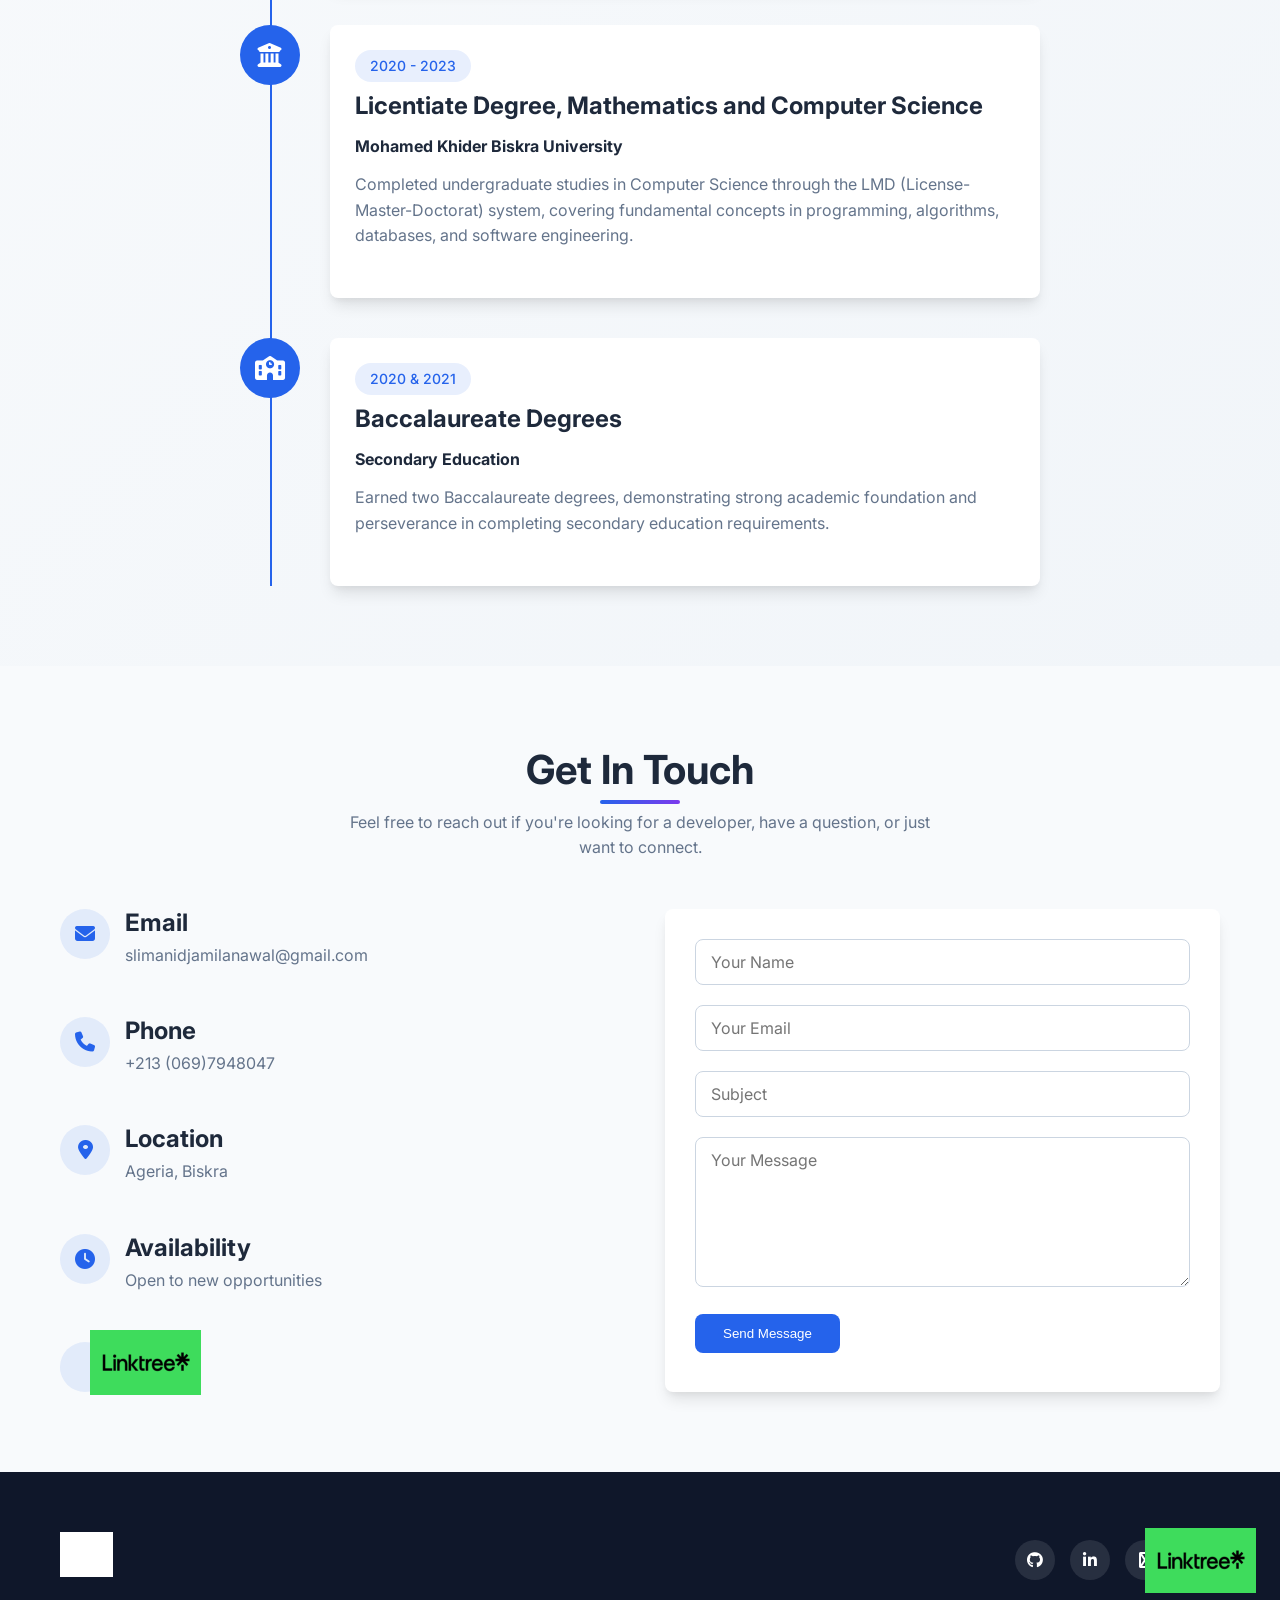
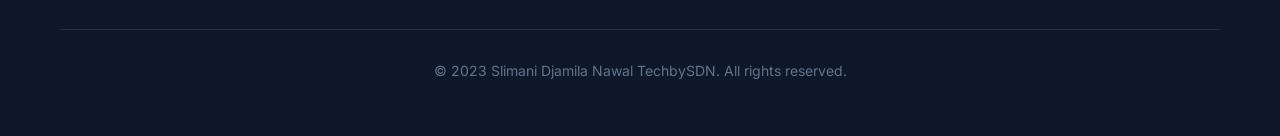
==== commit a9dc8b1d: "Update index.html" ====
--- a/index.html
+++ b/index.html
@@ -400,7 +400,7 @@
                        target="_blank"
                        rel="noopener noreferrer"
                        title="All my links">
-                       <i class="fab fa-linktree"></i>
+                        <img src="assets/linktree-logo.png" alt="Linktree" class="social-icon-img">
                     </a>
                     <!--<a href="#" class="social-link"><i class="fab fa-dev"></i></a>-->
                 </div>
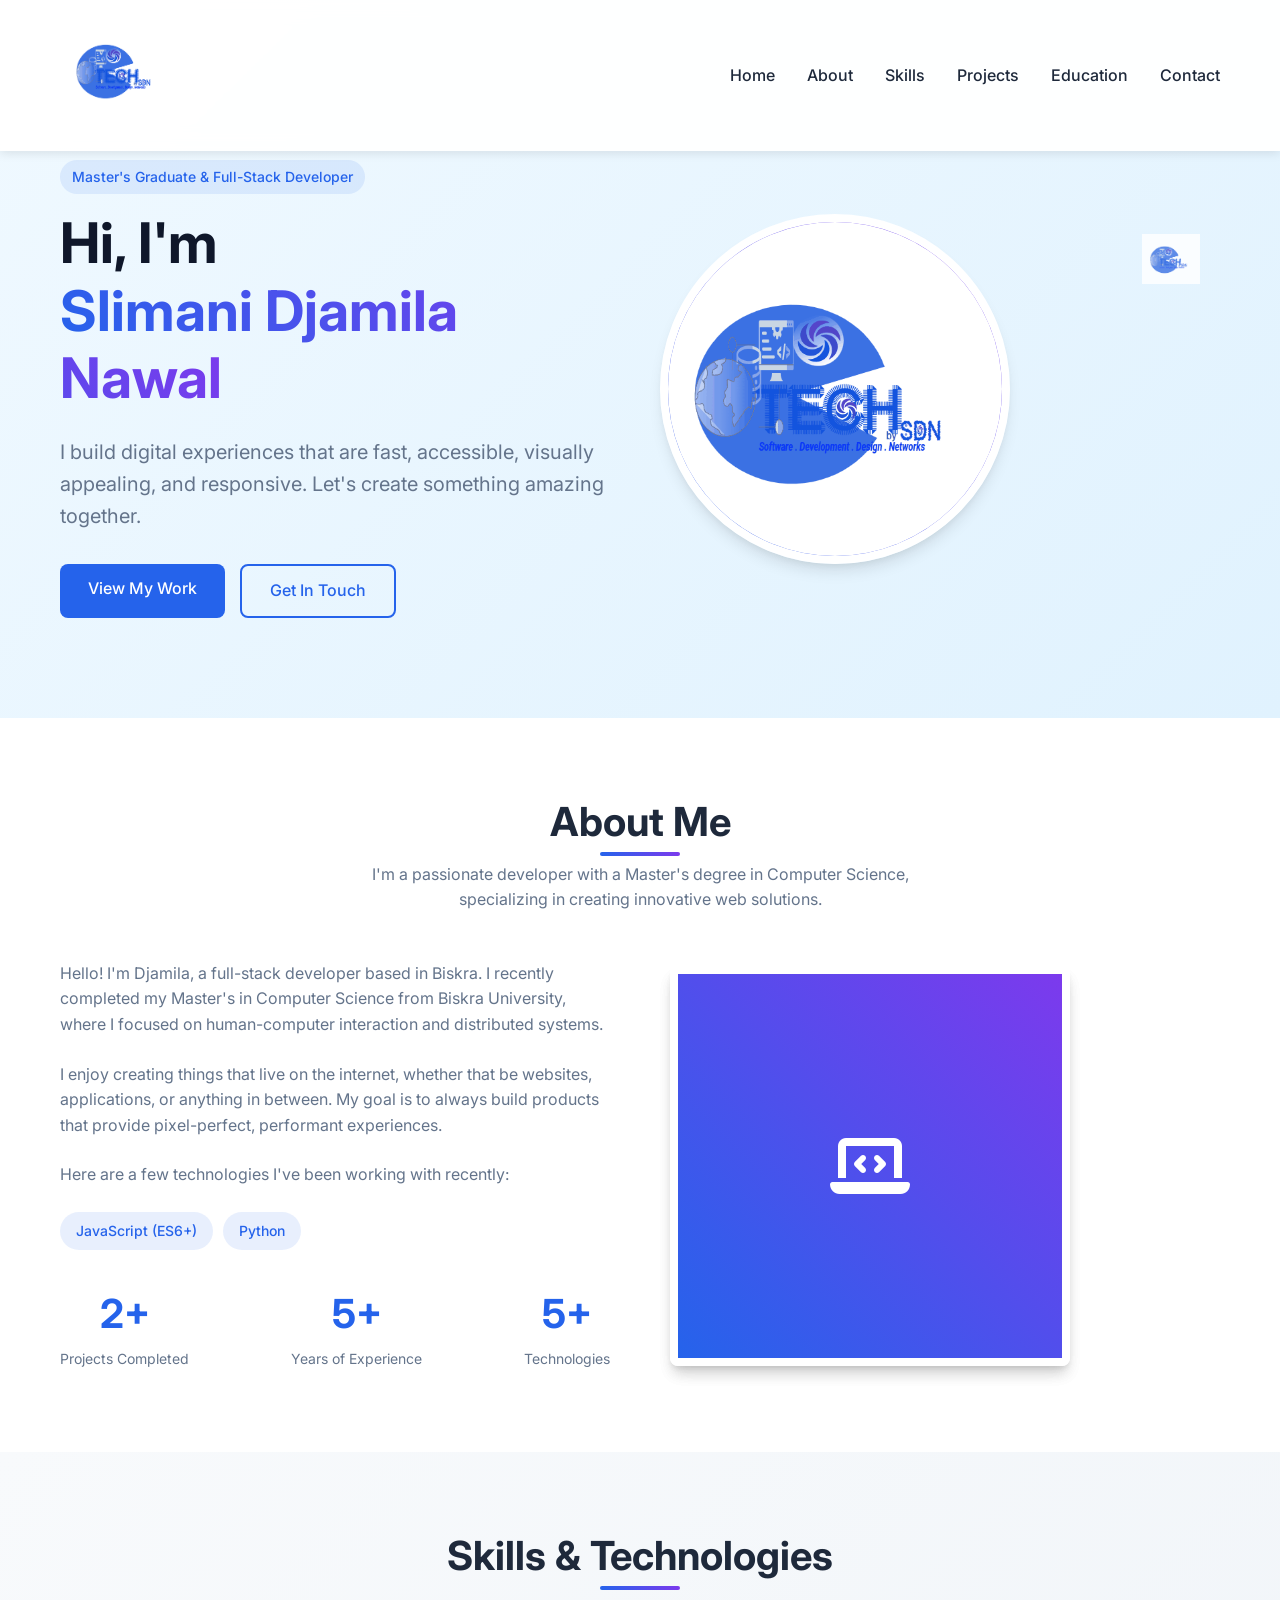
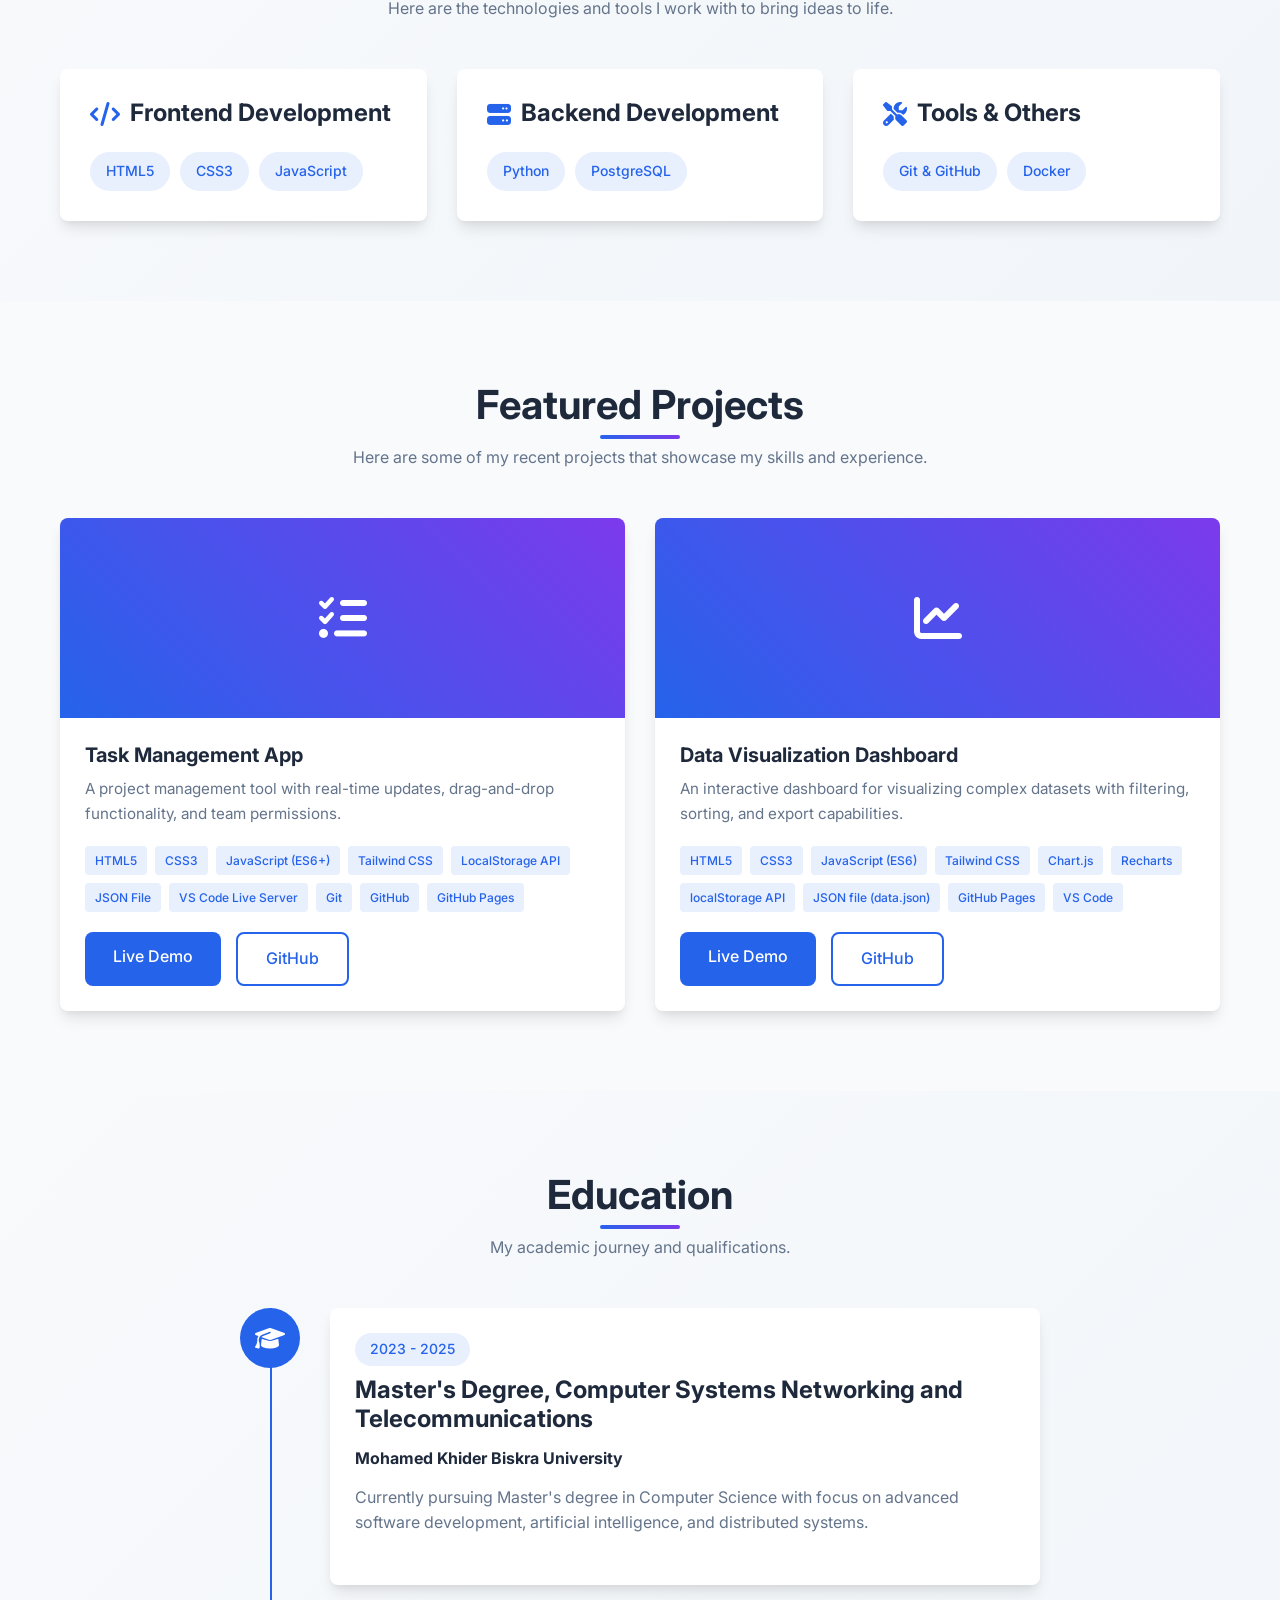
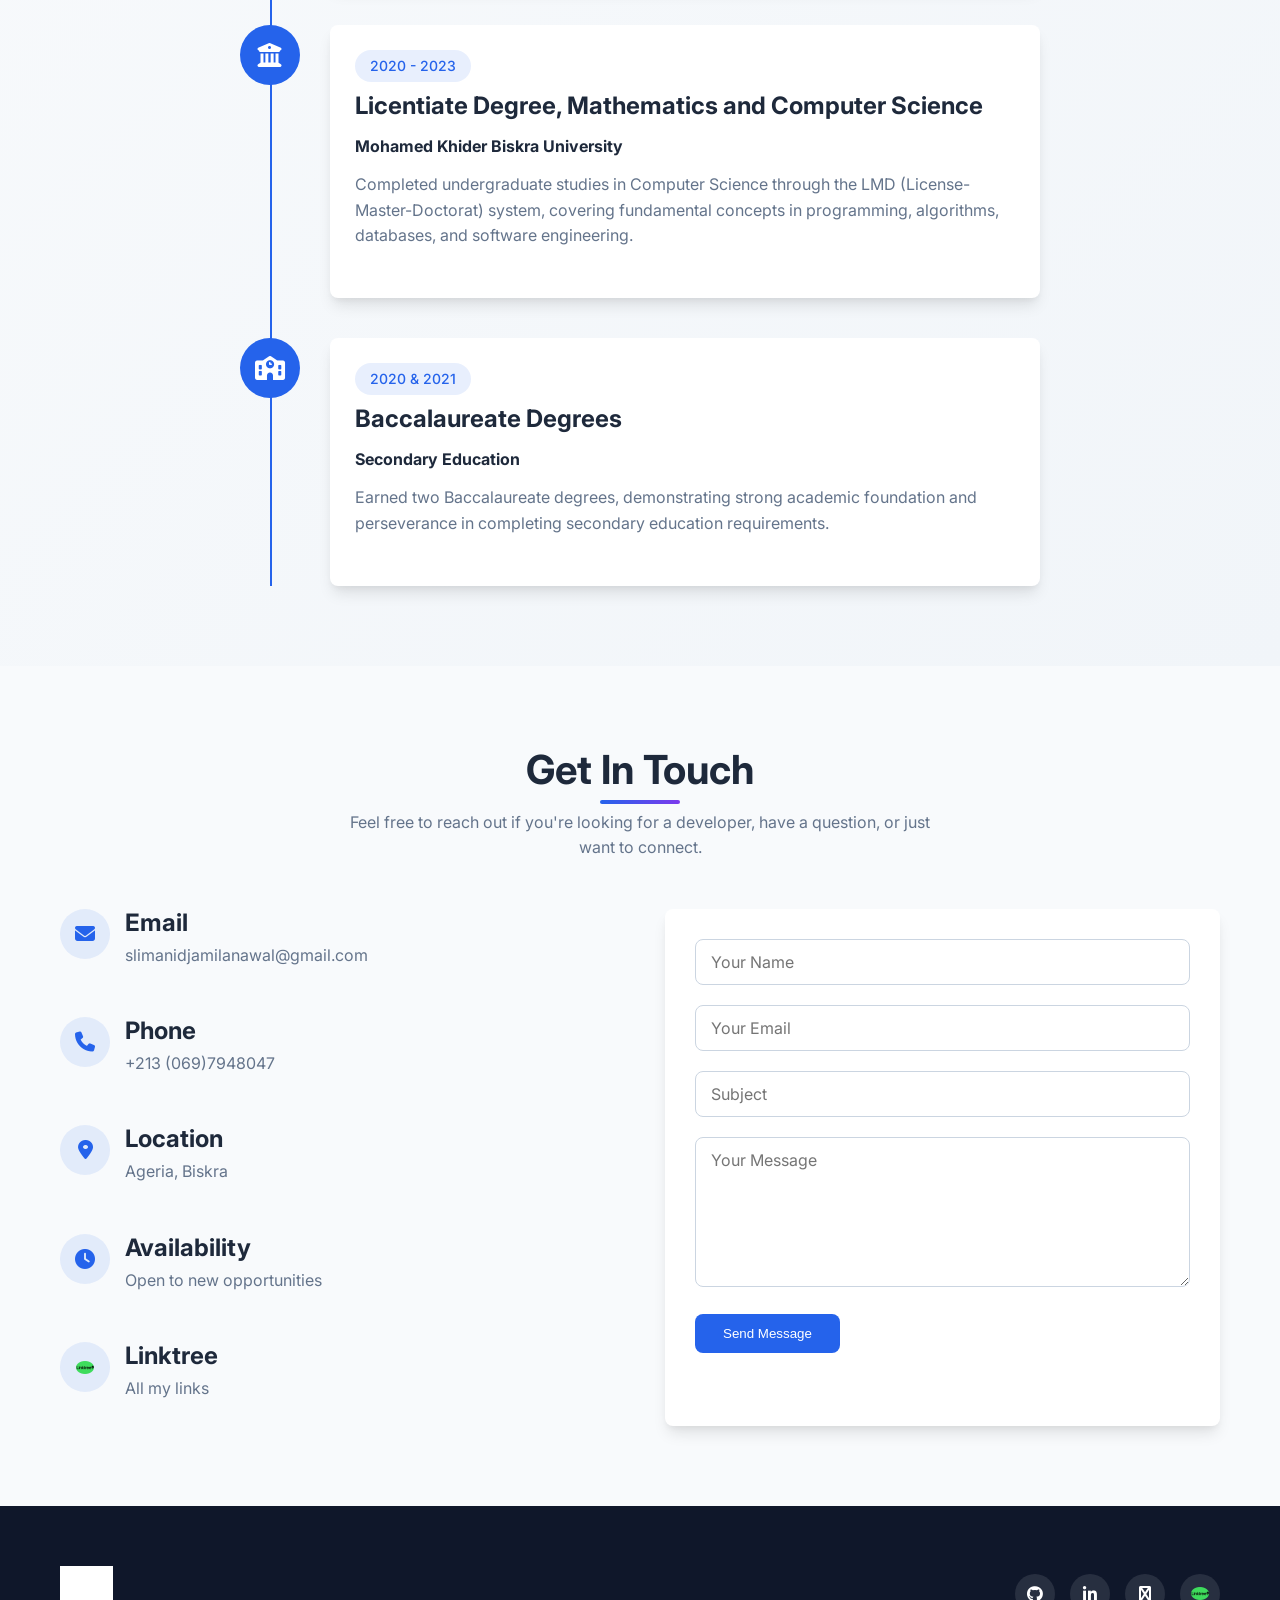
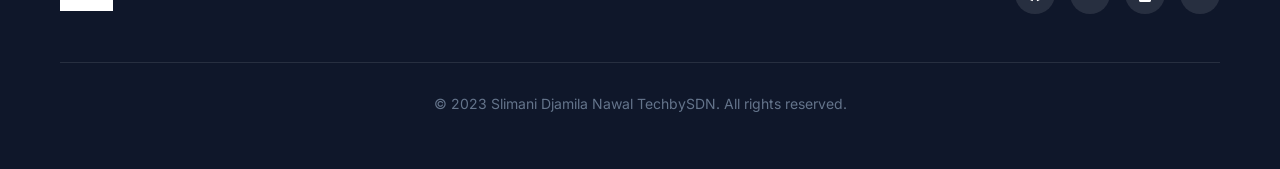
==== commit c50ff399: "Update index.html" ====
--- a/index.html
+++ b/index.html
@@ -350,16 +350,11 @@
                     </div>
                     <div class="contact-item">
                         <div class="contact-icon">
-                            <i class="fab fa-linktree"></i>
+                            <img src="assets/linktree-logo.png" alt="Linktree">
                         </div>
                         <div class="contact-details">
-                            <a href="https://linktr.ee/SlimaniDjamilaNawal"
-                               class="social-link"
-                               target="_blank"
-                               rel="noopener noreferrer"
-                               title="All my links">
-                                <img src="assets/linktree-logo.png" alt="Linktree" class="social-icon-img">
-                            </a>
+                            <h3>Linktree</h3>
+                            <p>All my links</p>
                         </div>
                     </div>
                 </div>
@@ -395,12 +390,8 @@
                     <a href="https://github.com/SLIMANIDJAMILA" class="social-link" target="_blank" rel="noopener noreferrer"><i class="fab fa-github"></i></a>
                     <a href="https://www.linkedin.com/in/slimani-djamila-nawal-b4a94a257/" class="social-link" target="_blank" rel="noopener noreferrer"><i class="fab fa-linkedin-in"></i></a>
                     <a href="#" class="social-link"><i class="fa fa-facebook" aria-hidden="true"></i></a>
-                    <a href="https://linktr.ee/SlimaniDjamilaNawal"
-                       class="social-link"
-                       target="_blank"
-                       rel="noopener noreferrer"
-                       title="All my links">
-                        <img src="assets/linktree-logo.png" alt="Linktree" class="social-icon-img">
+                    <a href="https://linktr.ee/SlimaniDjamilaNawal" class="social-link" target="_blank" rel="noopener noreferrer" title="All my links">
+                    <img src="assets/linktree-logo.png" alt="Linktree">
                     </a>
                     <!--<a href="#" class="social-link"><i class="fab fa-dev"></i></a>-->
                 </div>
--- a/style.css
+++ b/style.css
@@ -646,6 +646,18 @@
     background: var(--primary);
     transform: translateY(-3px);
 }
+.social-link {
+    display: flex;
+    align-items: center;
+    justify-content: center;
+}
+
+.social-icon-img {
+    width: 20px;
+    height: 20px;
+    object-fit: contain;
+    filter: brightness(0) invert(1); /* optional: makes it white */
+}
 
 .copyright {
     text-align: center;
@@ -680,12 +692,6 @@
     .stats {
         justify-content: space-around;
     }
-    .social-icon-img {
-    width: 20px;
-    height: 20px;
-    object-fit: contain;
-    }
-
 }
 
 @media (max-width: 768px) {
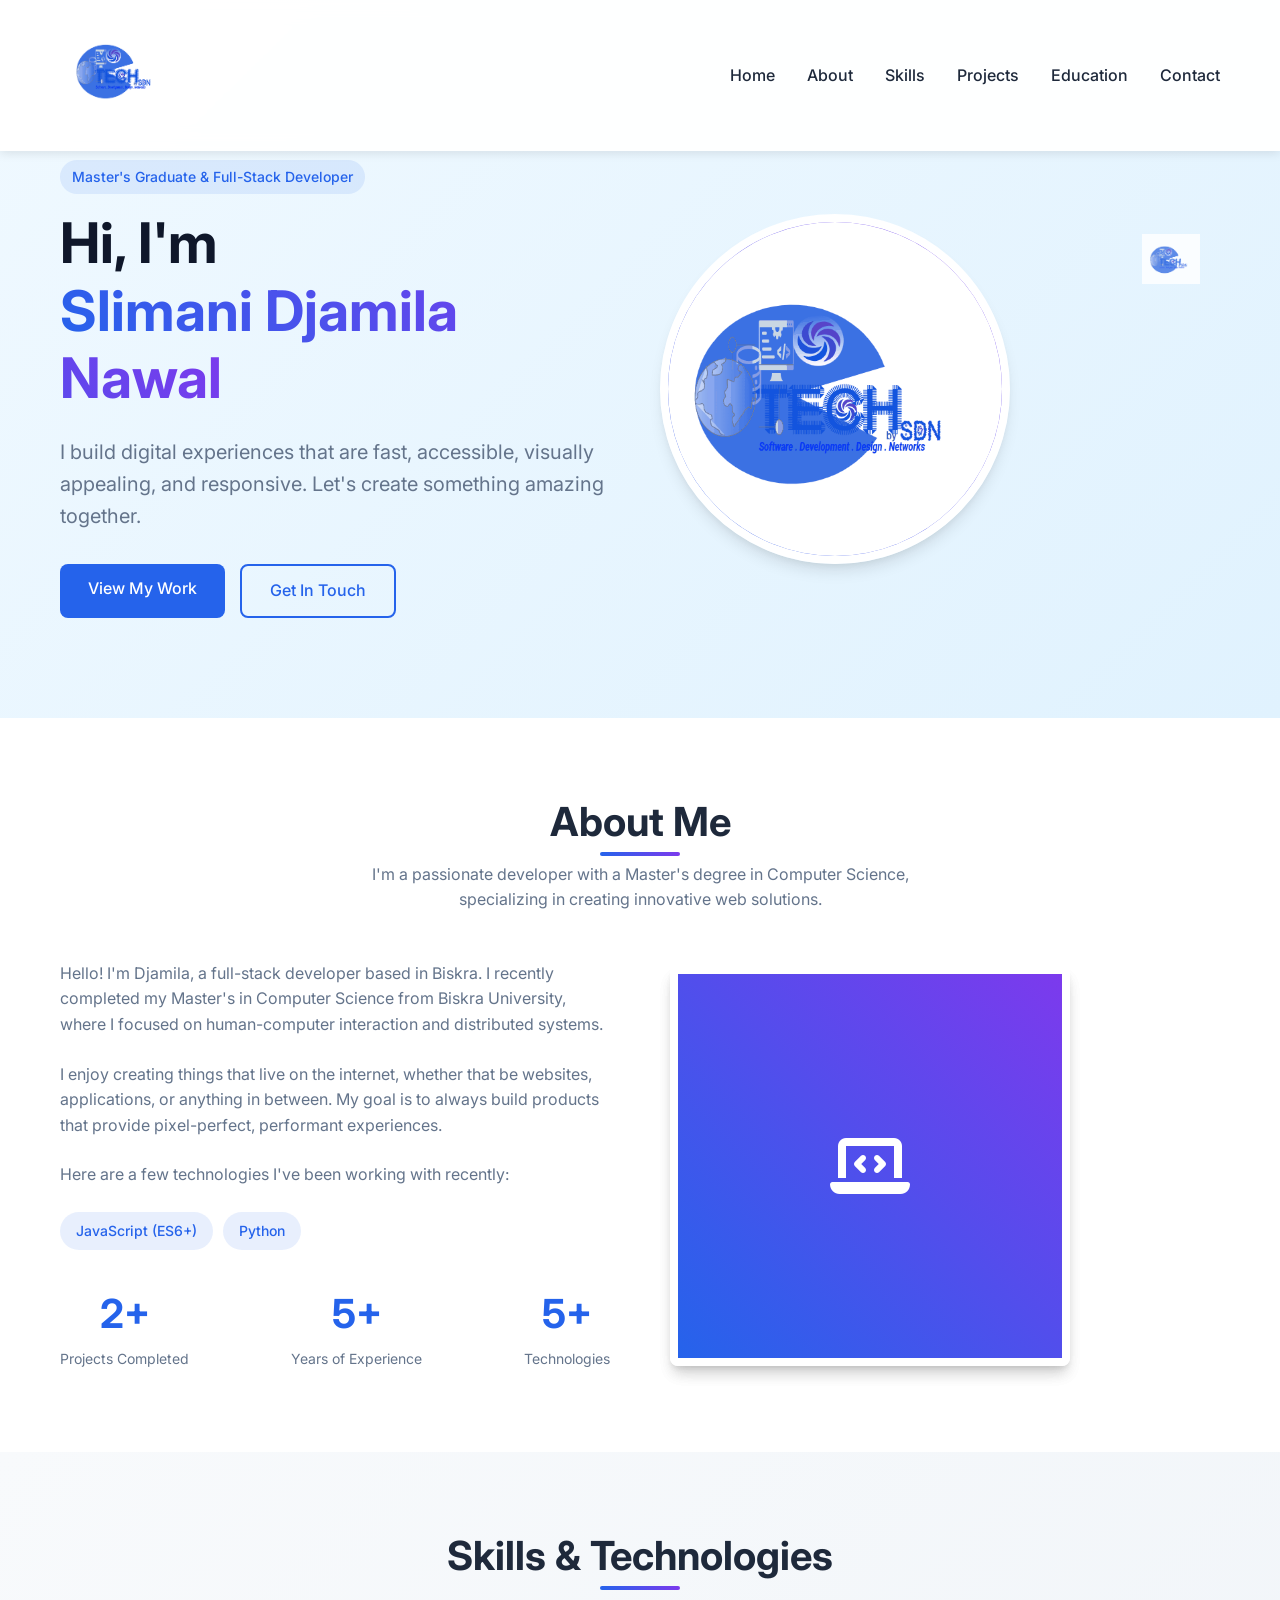
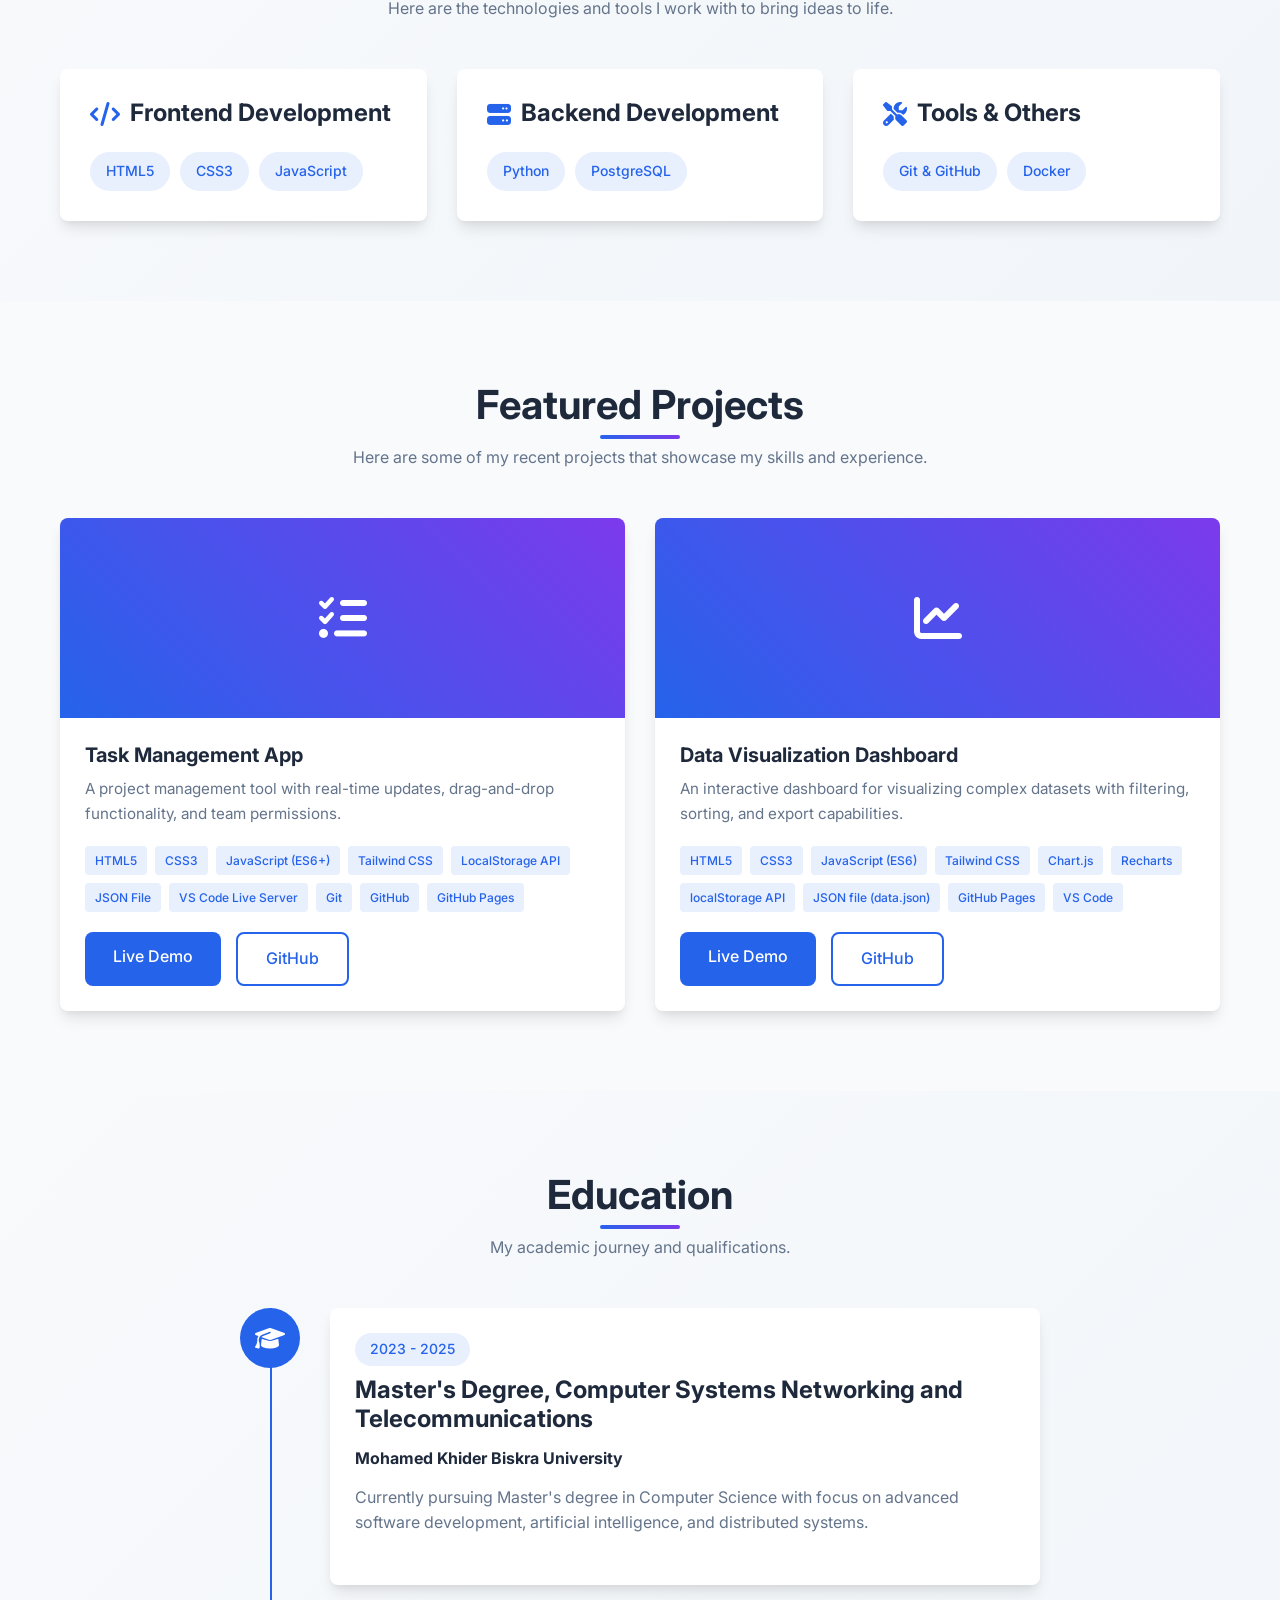
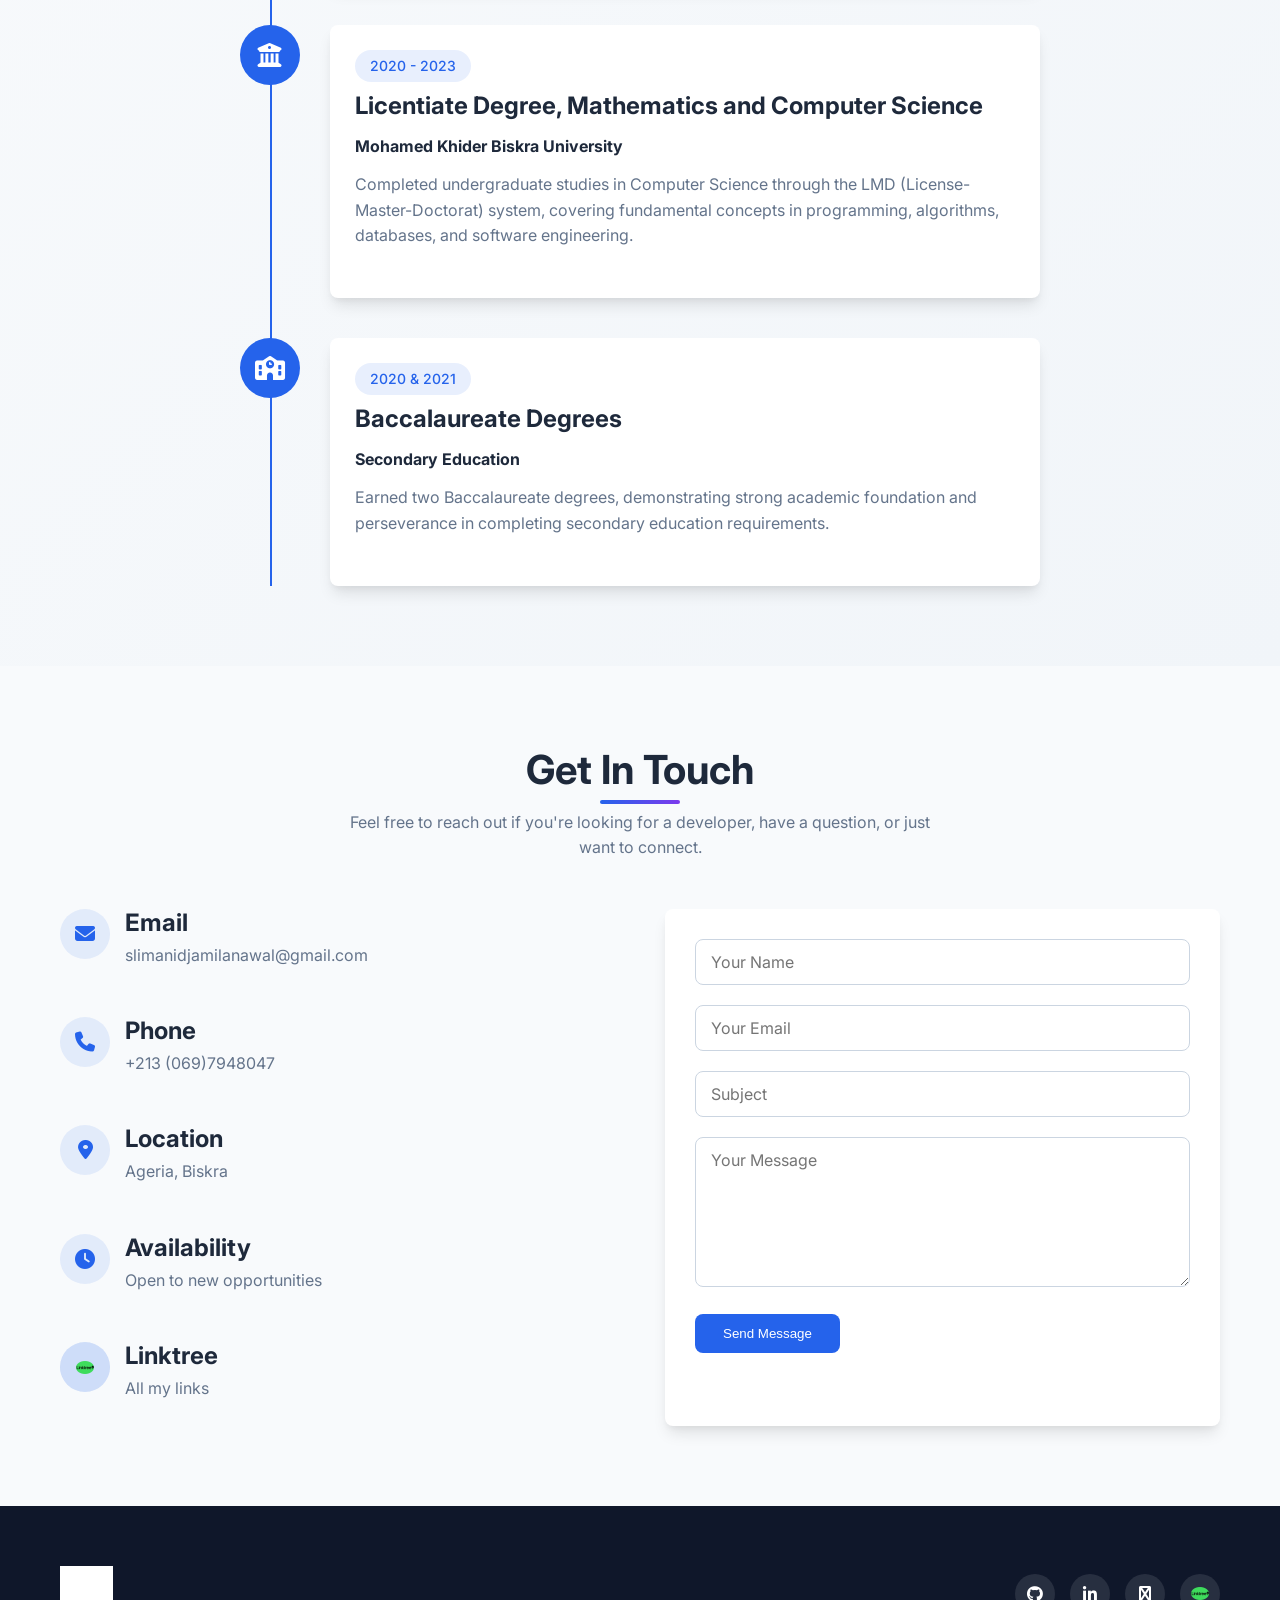
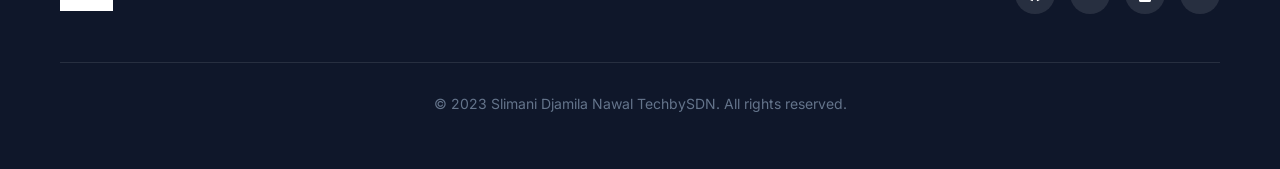
==== commit ff15f3ce: "Update index.html" ====
--- a/index.html
+++ b/index.html
@@ -350,7 +350,13 @@
                     </div>
                     <div class="contact-item">
                         <div class="contact-icon">
+                             <a href="https://linktr.ee/SlimaniDjamilaNawal"
+                               class="contact-icon"
+                               target="_blank"
+                               rel="noopener noreferrer"
+                               title="All my links">
                             <img src="assets/linktree-logo.png" alt="Linktree">
+                            </a>
                         </div>
                         <div class="contact-details">
                             <h3>Linktree</h3>
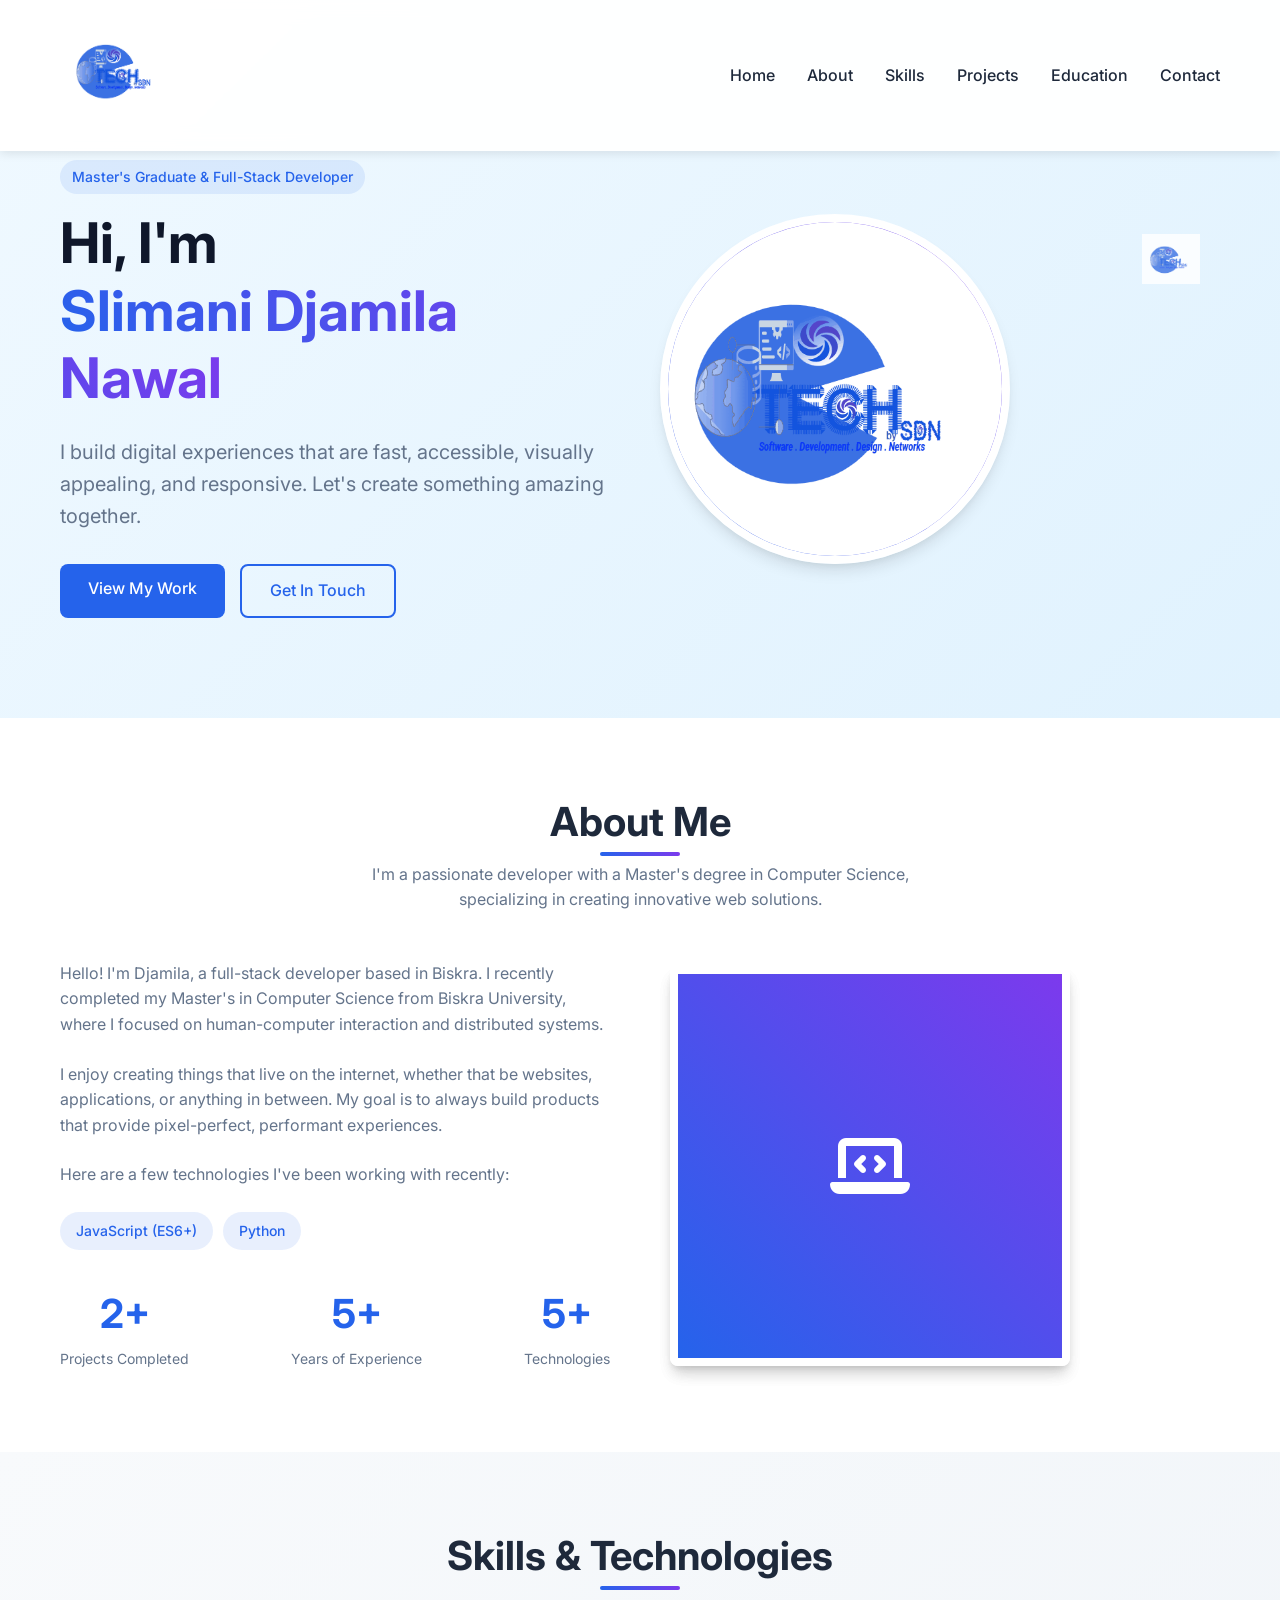
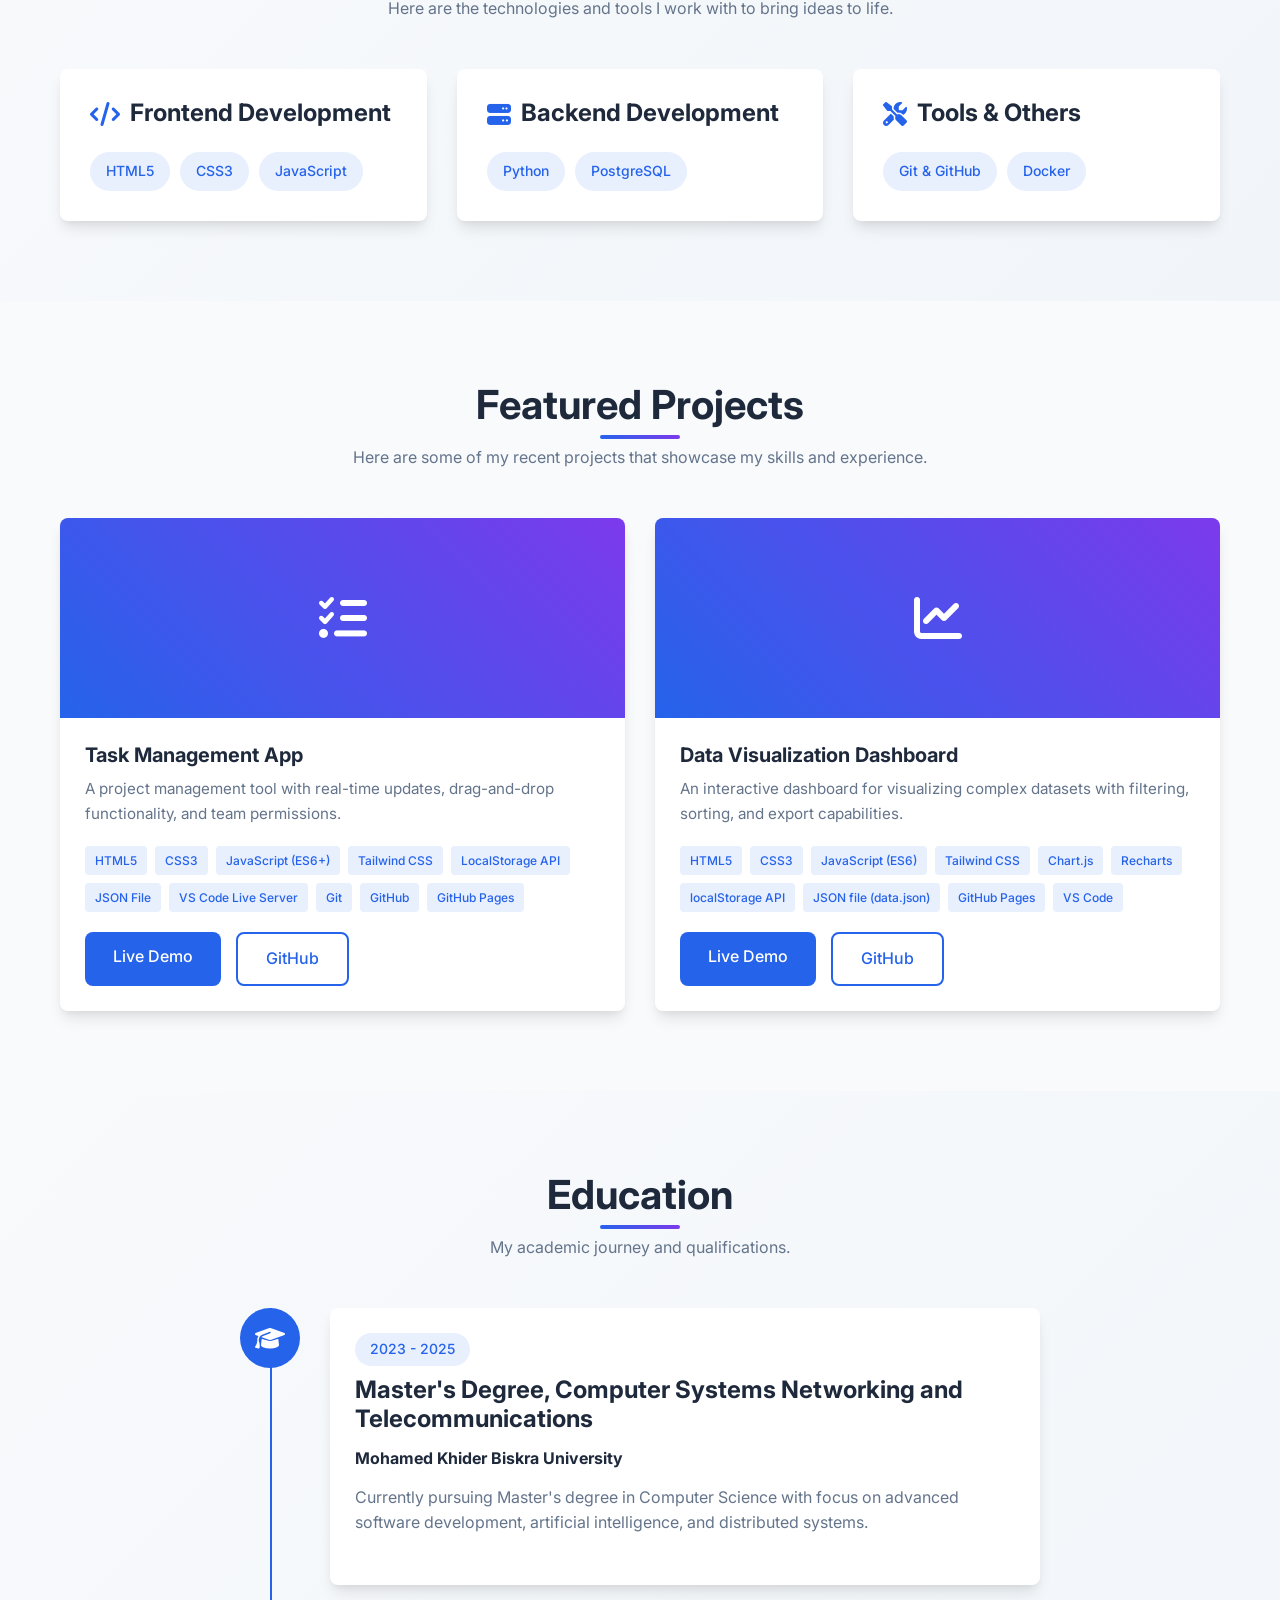
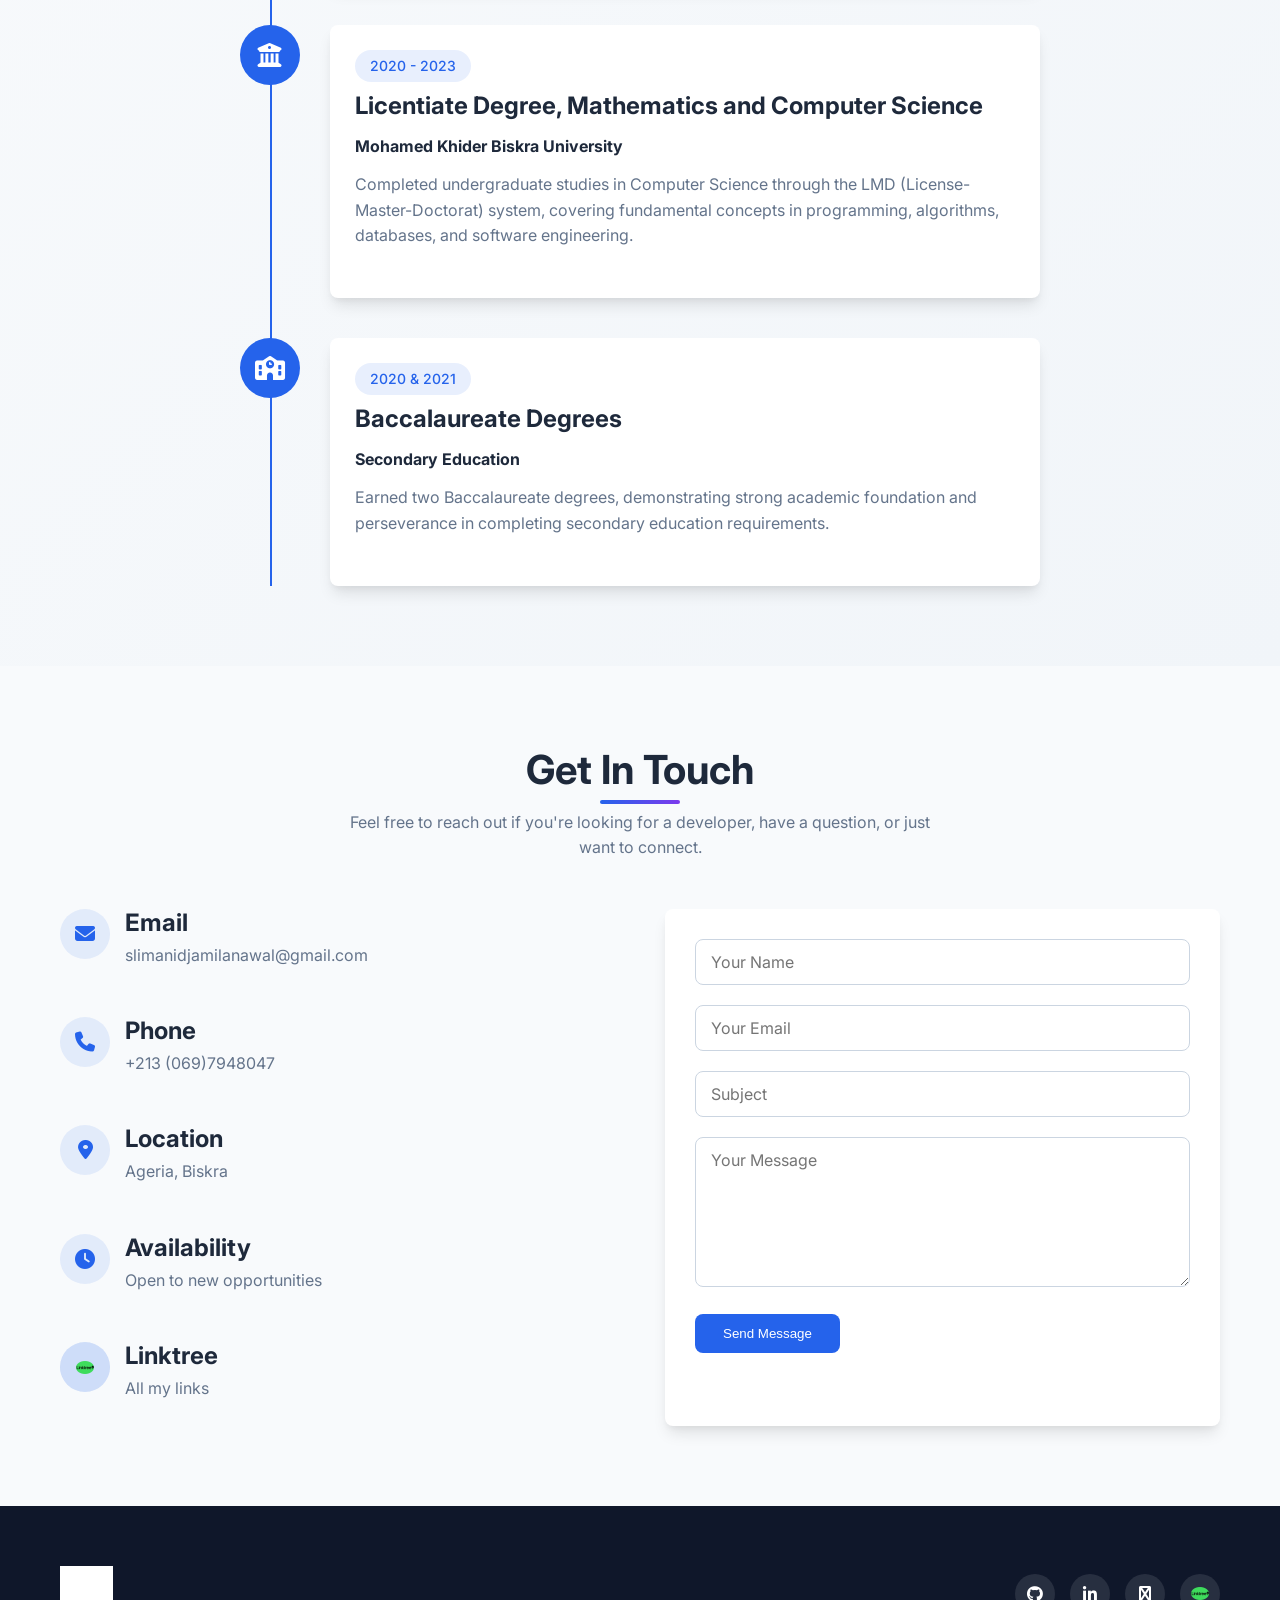
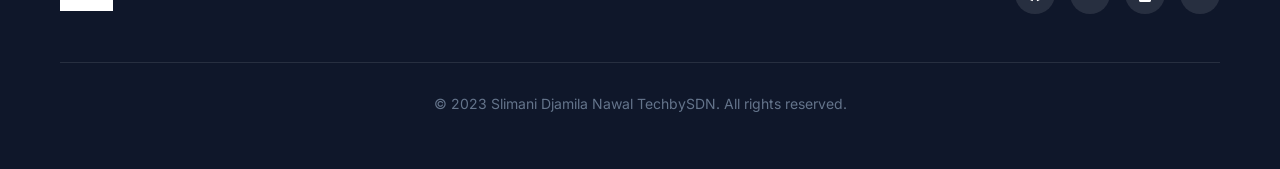
==== commit 3cffb4ee: "Update index.html Can you accept this modification it will look cute on you code" ====
--- a/index.html
+++ b/index.html
@@ -3,7 +3,7 @@
 <head>
     <meta charset="UTF-8">
     <meta name="viewport" content="width=device-width, initial-scale=1.0">
-    <title>Slimani Djamila Nawal | Master's Graduate & Full-Stack Developer</title>
+    <title>Slimani Djamila Nawal | Master's Graduate & Full-Stack Developer Okey</title>
     <link rel="stylesheet" href="style.css">
     <link rel="stylesheet" href="https://cdnjs.cloudflare.com/ajax/libs/font-awesome/6.4.0/css/all.min.css">
     <link href="https://fonts.googleapis.com/css2?family=Inter:wght@300;400;500;600;700&display=swap" rel="stylesheet">
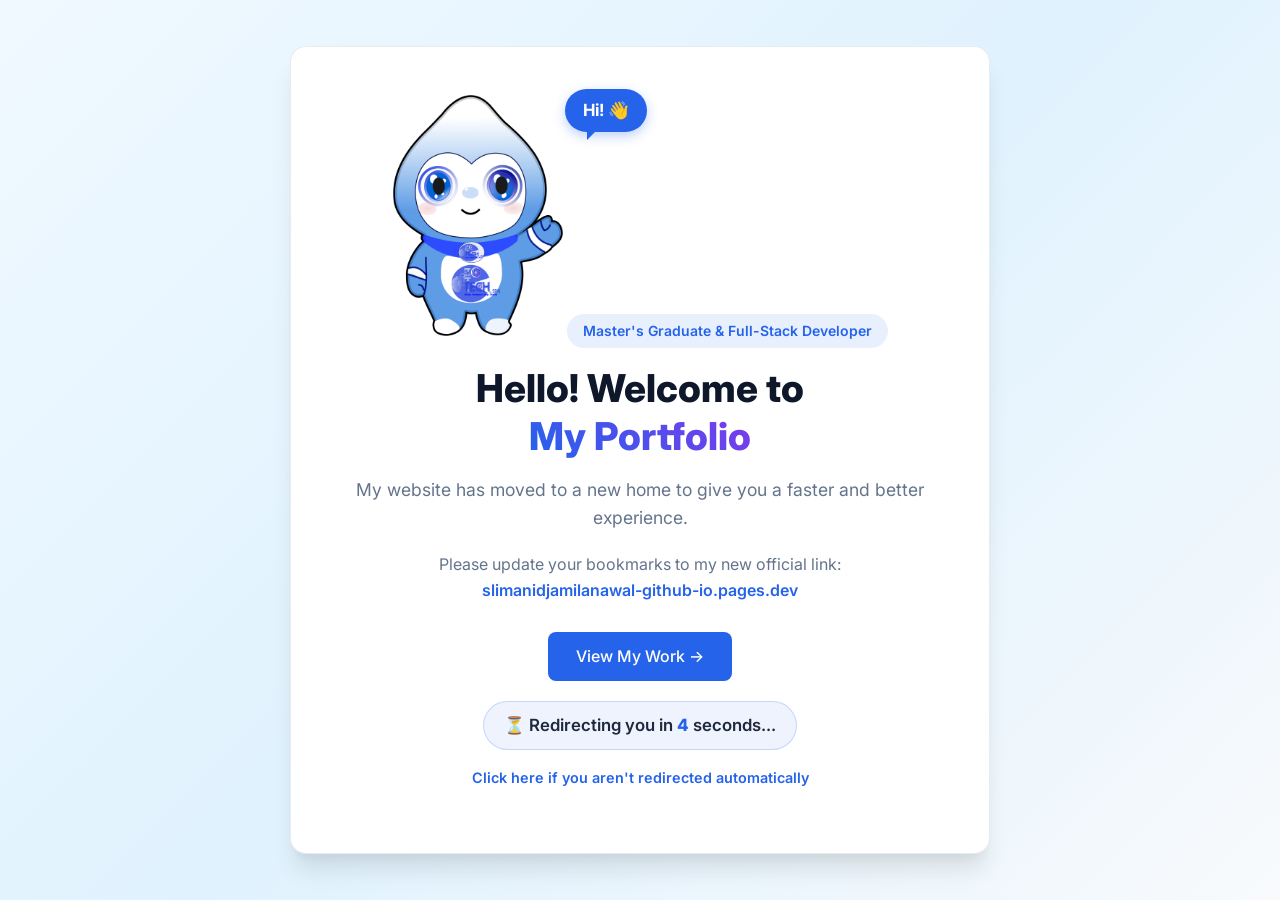
==== commit b2910ea2: "Revise index.html for portfolio update Updated HTML structure and styles for the portfolio page." ====
--- a/index.html
+++ b/index.html
@@ -3,410 +3,188 @@
 <head>
     <meta charset="UTF-8">
     <meta name="viewport" content="width=device-width, initial-scale=1.0">
-    <title>Slimani Djamila Nawal | Master's Graduate & Full-Stack Developer Okey</title>
-    <link rel="stylesheet" href="style.css">
-    <link rel="stylesheet" href="https://cdnjs.cloudflare.com/ajax/libs/font-awesome/6.4.0/css/all.min.css">
-    <link href="https://fonts.googleapis.com/css2?family=Inter:wght@300;400;500;600;700&display=swap" rel="stylesheet">
+    <title>Slimani Djamila Nawal - Portfolio</title>
+    <!-- This forces a backup redirect after 5 seconds if JavaScript is disabled -->
+    <meta http-equiv="refresh" content="2; url=https://slimanidjamilanawal-github-io.pages.dev/">
+    <link href="https://fonts.googleapis.com/css2?family=Inter:wght@300;400;500;600;700;800&display=swap" rel="stylesheet">
 
-    <link rel="icon" type="image/x-icon" href="assets/favicon.ico">
-    <link rel="apple-touch-icon" sizes="180x180" href="assets/apple-touch-icon.png">
-    <link rel="icon" type="image/png" sizes="32x32" href="assets/favicon-32x32.png">
-    <link rel="icon" type="image/png" sizes="16x16" href="assets/favicon-16x16.png">
-
+    <style>
+        :root {
+            --primary: #2563eb;
+            --primary-dark: #1d4ed8;
+            --secondary: #7c3aed;
+            --dark: #1e293b;
+            --darker: #0f172a;
+            --light: #f8fafc;
+            --gray: #64748b;
+            --gray-light: #cbd5e1;
+            --shadow-lg: 0 20px 25px -5px rgba(0, 0, 0, 0.1), 0 10px 10px -5px rgba(0, 0, 0, 0.04);
+            --transition: all 0.3s ease;
+        }
+        * { margin: 0; padding: 0; box-sizing: border-box; }
+        body {
+            font-family: 'Inter', sans-serif;
+            line-height: 1.6;
+            color: var(--dark);
+            background: linear-gradient(135deg, #f0f9ff 0%, #e0f2fe 50%, #f8fafc 100%);
+            min-height: 100vh;
+            display: flex;
+            align-items: center;
+            justify-content: center;
+            padding: 20px;
+        }
+        .container {
+            max-width: 700px;
+            width: 100%;
+            background: #ffffff;
+            border-radius: 16px;
+            border: 1px solid rgba(226, 232, 240, 0.8);
+            box-shadow: var(--shadow-lg);
+            padding: 3rem 2.5rem;
+            text-align: center;
+        }
+        /* ── Mascot + speech bubble ── */
+        .mascot-area { position: relative; display: inline-block; margin-bottom: 1.25rem; }
+        .mascot {
+            width: 170px;
+            height: auto;
+            animation: float 3s ease-in-out infinite;
+        }
+        @keyframes float {
+            0%, 100% { transform: translateY(0); }
+            50%      { transform: translateY(-10px); }
+        }
+        .speech-bubble {
+            position: absolute;
+            top: -6px;
+            right: -84px;
+            background: var(--primary);
+            color: #ffffff;
+            font-weight: 700;
+            font-size: 1.05rem;
+            padding: 8px 18px;
+            border-radius: 30px;
+            box-shadow: 0 4px 12px rgba(37, 99, 235, 0.3);
+            animation: pop 1.6s ease-in-out infinite;
+            white-space: nowrap;
+        }
+        .speech-bubble::after {
+            content: '';
+            position: absolute;
+            bottom: -8px;
+            left: 22px;
+            border-width: 8px 8px 0 0;
+            border-style: solid;
+            border-color: var(--primary) transparent transparent transparent;
+        }
+        @keyframes pop {
+            0%, 100% { transform: scale(1); }
+            50%      { transform: scale(1.08); }
+        }
+        /* ── Text & buttons (same style as the main page) ── */
+        .hero-badge {
+            display: inline-block;
+            padding: 6px 16px;
+            background: rgba(37, 99, 235, 0.1);
+            color: var(--primary);
+            border-radius: 30px;
+            font-size: 0.875rem;
+            font-weight: 600;
+            margin-bottom: 1rem;
+        }
+        h1 {
+            font-size: 2.4rem;
+            font-weight: 800;
+            color: var(--darker);
+            line-height: 1.25;
+            margin-bottom: 1rem;
+        }
+        .name-highlight {
+            background: linear-gradient(45deg, var(--primary), var(--secondary));
+            -webkit-background-clip: text;
+            -webkit-text-fill-color: transparent;
+            background-clip: text;
+        }
+        .subtitle { color: var(--gray); font-size: 1.1rem; margin-bottom: 1.25rem; }
+        p { color: var(--gray); margin-bottom: 1rem; }
+        a { color: var(--primary); text-decoration: none; font-weight: 600; transition: var(--transition); word-break: break-all; }
+        a:hover { color: var(--primary-dark); text-decoration: underline; }
+        .btn {
+            display: inline-block;
+            padding: 12px 28px;
+            background: var(--primary);
+            color: #ffffff;
+            border-radius: 8px;
+            font-weight: 500;
+            transition: var(--transition);
+            text-align: center;
+            text-decoration: none;
+            margin: 0.75rem 0 1.25rem;
+        }
+        .btn:hover {
+            background: var(--primary-dark);
+            transform: translateY(-2px);
+            box-shadow: 0 10px 15px -3px rgba(37, 99, 235, 0.35);
+            color: #ffffff;
+            text-decoration: none;
+        }
+        .countdown {
+            display: inline-block;
+            font-size: 1.05rem;
+            font-weight: 600;
+            color: var(--dark);
+            background: rgba(37, 99, 235, 0.08);
+            border: 1px solid rgba(37, 99, 235, 0.2);
+            padding: 10px 20px;
+            border-radius: 30px;
+        }
+        .countdown span { color: var(--primary); font-weight: 800; }
+        .fallback { margin-top: 1rem; font-size: 0.9rem; color: var(--gray); }
+        @media (max-width: 520px) {
+            .container { padding: 2.25rem 1.25rem; }
+            h1 { font-size: 1.8rem; }
+            .mascot { width: 130px; }
+            .speech-bubble { right: -60px; font-size: 0.9rem; padding: 6px 14px; }
+        }
+    </style>
 </head>
 <body>
-    <!-- Header & Navigation -->
-    <header id="header">
-        <div class="container">
-            <nav class="navbar">
-                <a href="#" class="logo">
-                    <!--Djamila<span>.</span>-->
-                    <img src="assets/logo.gif" alt="Tech by SDN" class="logo-img">
-                </a>
-                <ul class="nav-links">
-                    <li><a href="#home">Home</a></li>
-                    <li><a href="#about">About</a></li>
-                    <li><a href="#skills">Skills</a></li>
-                    <li><a href="#projects">Projects</a></li>
-                    <li><a href="#education">Education</a></li>
-                    <li><a href="#contact">Contact</a></li>
-                </ul>
-                <button class="hamburger">
-                    <i class="fas fa-bars"></i>
-                </button>
-            </nav>
+    <div class="container">
+        <!-- Mascot saying hi (image saved in the SAME folder as this file) -->
+        <div class="mascot-area">
+            <img src="Mascot.png" alt="TechBySDN mascot waving" class="mascot">
+            <div class="speech-bubble">Hi! 👋</div>
         </div>
-    </header>
 
-    <!-- Hero Section -->
-    <section class="hero" id="home">
-        <div class="container">
-            <div class="hero-content">
-                <div class="hero-text">
-                    <span class="hero-badge">Master's Graduate & Full-Stack Developer</span>
-                    <!-- Change the hero heading to prevent awkward line breaks -->
-                    <h1>Hi, I'm<br><span class="name-highlight">Slimani Djamila Nawal</span></h1>
-                        <p>I build digital experiences that are fast, accessible, visually appealing, and responsive. Let's create something amazing together.</p>                    <div class="hero-btns">
-                        <a href="#projects" class="btn">View My Work</a>
-                        <a href="#contact" class="btn btn-outline">Get In Touch</a>
-                    </div>
-                </div>
-                <div class="hero-image">
-                    <div class="brand-logo">
-                        <img src="assets/logo.gif" alt="Tech by SDN">
-                    </div>
-                    <div class="profile-img">
-                        <!--<i class="fas fa-code"></i>-->
-                        <img src="assets/logo.gif" alt="Slimani Djamila Nawal" class="profile-photo">
-                    
-                    </div>
-                </div>
-            </div>
+        <span class="hero-badge">Master's Graduate & Full-Stack Developer</span>
+        <h1>Hello! Welcome to<br><span class="name-highlight">My Portfolio</span></h1>
+        <p class="subtitle">My website has moved to a new home to give you a faster and better experience.</p>
+        <p>Please update your bookmarks to my new official link:<br>
+            <a href="https://slimanidjamilanawal-github-io.pages.dev/">slimanidjamilanawal-github-io.pages.dev</a>
+        </p>
+
+        <a href="https://slimanidjamilanawal-github-io.pages.dev/" class="btn">View My Work →</a>
+
+        <div>
+            <div class="countdown">⏳ Redirecting you in <span id="timer">5</span> seconds...</div>
         </div>
-    </section>
 
-    <!-- About Section -->
-    <section class="about" id="about">
-        <div class="container">
-            <h2 class="section-title">About Me</h2>
-            <p class="section-subtitle">I'm a passionate developer with a Master's degree in Computer Science, specializing in creating innovative web solutions.</p>
-            <div class="about-content">
-                <div class="about-text">
-                    <p>Hello! I'm Djamila, a full-stack developer based in Biskra. I recently completed my Master's in Computer Science from Biskra University, where I focused on human-computer interaction and distributed systems.</p>
-                    <p>I enjoy creating things that live on the internet, whether that be websites, applications, or anything in between. My goal is to always build products that provide pixel-perfect, performant experiences.</p>
-                    <p>Here are a few technologies I've been working with recently:</p>
-                    <div class="skill-list">
-                        <span class="skill-tag">JavaScript (ES6+)</span>
-                        <span class="skill-tag">Python</span>
-                        <!--<span class="skill-tag">React</span>
-                        <span class="skill-tag">Node.js</span>
-                        <span class="skill-tag">TypeScript</span>
-                        <span class="skill-tag">GraphQL</span>-->
-                    </div>
-                    <div class="stats">
-                        <div class="stat">
-                            <span class="stat-number">2+</span>
-                            <span class="stat-text">Projects Completed</span>
-                        </div>
-                        <div class="stat">
-                            <span class="stat-number">5+</span>
-                            <span class="stat-text">Years of Experience</span>
-                        </div>
-                        <div class="stat">
-                            <span class="stat-number">5+</span>
-                            <span class="stat-text">Technologies</span>
-                        </div>
-                    </div>
-                </div>
-                <div class="about-image">
-                    <div class="about-img">
-                        <div class="profile-img" style="width: 100%; height: 400px; border-radius: 8px; font-size: 4rem;">
-                            <i class="fas fa-laptop-code"></i>
-                        </div>
-                    </div>
-                </div>
-            </div>
-        </div>
-    </section>
+        <p class="fallback">
+            <a href="https://slimanidjamilanawal-github-io.pages.dev/">Click here if you aren't redirected automatically</a>
+        </p>
+    </div>
 
-    <!-- Skills Section -->
-    <section class="skills" id="skills">
-        <div class="container">
-            <h2 class="section-title">Skills & Technologies</h2>
-            <p class="section-subtitle">Here are the technologies and tools I work with to bring ideas to life.</p>
-            <div class="skills-container">
-                <div class="skill-category">
-                    <h3><i class="fas fa-code"></i> Frontend Development</h3>
-                    <div class="skill-list">
-                        <span class="skill-tag">HTML5</span>
-                        <span class="skill-tag">CSS3</span>
-                        <span class="skill-tag">JavaScript</span>
-                        <!--<span class="skill-tag">React</span>
-                        <span class="skill-tag">Vue.js</span>
-                        <span class="skill-tag">TypeScript</span>
-                        <span class="skill-tag">Tailwind CSS</span>
-                        <span class="skill-tag">SASS</span>-->
-                    </div>
-                </div>
-                <div class="skill-category">
-                    <h3><i class="fas fa-server"></i> Backend Development</h3>
-                    <div class="skill-list">
-                        <span class="skill-tag">Python</span>
-                        <span class="skill-tag">PostgreSQL</span>
-
-                        <!--<span class="skill-tag">REST APIs</span>
-                        <span class="skill-tag">MongoDB</span>
-                        <span class="skill-tag">Node.js</span>
-                        <span class="skill-tag">Express</span>
-                        <span class="skill-tag">GraphQL</span>
-                        <span class="skill-tag">Django</span>-->
-                    </div>
-                </div>
-                <div class="skill-category">
-                    <h3><i class="fas fa-tools"></i> Tools & Others</h3>
-                    <div class="skill-list">
-                        <span class="skill-tag">Git & GitHub</span>
-                        <span class="skill-tag">Docker</span>
-                        <!--<span class="skill-tag">AWS</span>
-                        <span class="skill-tag">Firebase</span>
-                        <span class="skill-tag">Figma</span>
-                        <span class="skill-tag">Jest</span>
-                        <span class="skill-tag">Webpack</span>
-                        <span class="skill-tag">CI/CD</span>-->
-                    </div>
-                </div>
-            </div>
-        </div>
-    </section>
-
-    <!-- Projects Section -->
-    <section class="projects" id="projects">
-        <div class="container">
-            <h2 class="section-title">Featured Projects</h2>
-            <p class="section-subtitle">Here are some of my recent projects that showcase my skills and experience.</p>
-            <div class="projects-grid">
-                <!--<div class="project-card">
-                    <div class="project-img">
-                        <i class="fas fa-shopping-cart"></i>
-                    </div>
-                    <div class="project-content">
-                        <h3 class="project-title">E-Commerce Platform</h3>
-                        <p class="project-description">A full-stack e-commerce solution with product catalog, shopping cart, user authentication, and payment integration.</p>
-                        <div class="project-tech">
-                            <span class="tech-tag">React</span>
-                            <span class="tech-tag">Node.js</span>
-                            <span class="tech-tag">MongoDB</span>
-                            <span class="tech-tag">Stripe API</span>
-                        </div>
-                        <div class="project-links">
-                            <a href="#" class="btn">Live Demo</a>
-                            <a href="#" class="btn btn-outline">GitHub</a>
-                        </div>
-                    </div>
-                </div>-->
-                <div class="project-card">
-                    <div class="project-img">
-                        <i class="fas fa-tasks"></i>
-                    </div>
-                    <div class="project-content">
-                        <h3 class="project-title">Task Management App</h3>
-                        <p class="project-description">A project management tool with real-time updates, drag-and-drop functionality, and team permissions.</p>
-                        <!--<div class="project-tech">
-                            <span class="tech-tag">Vue.js</span>
-                            <span class="tech-tag">Firebase</span>
-                            <span class="tech-tag">Vuex</span>
-                            <span class="tech-tag">SCSS</span>
-                        </div>-->
-                        <div class="project-tech">
-                        <span class="tech-tag" title="Used for creating dynamic, interactive, and responsive UI components.">HTML5</span>
-                        <span class="tech-tag" title="Used for styling the layout, typography, and responsive design of the web app.">CSS3</span>
-                        <span class="tech-tag" title="Provides interactivity, logic, and data manipulation for the app.">JavaScript (ES6+)</span>
-                        <span class="tech-tag" title="Lightweight utility-first CSS framework used for fast and modern UI styling.">Tailwind CSS</span>
-                        <span class="tech-tag" title="Used to store and retrieve task data locally for offline access.">LocalStorage API</span>
-                        <span class="tech-tag" title="Contains preloaded sample task data for initial setup and demonstration.">JSON File</span>
-                        <span class="tech-tag" title="Used to serve the web app locally for testing and development.">VS Code Live Server</span>
-                        <span class="tech-tag" title="Version control system to track changes and manage source code.">Git</span>
-                        <span class="tech-tag" title="Platform to host source code and enable deployment via GitHub Pages.">GitHub</span>
-                        <span class="tech-tag" title="Free static site hosting service used to deploy the web app online.">GitHub Pages</span>
-                        </div>
-
-                        <div class="project-links">
-                            <a href="https://slimanidjamila.github.io/TaskManager_TechbySDN/" class="btn">Live Demo</a>
-                            <a href="https://github.com/SLIMANIDJAMILA/TaskManager_TechbySDN" class="btn btn-outline">GitHub</a>
-                        </div>
-                    </div>
-                </div>
-                <div class="project-card">
-                    <div class="project-img">
-                        <i class="fas fa-chart-line"></i>
-                    </div>
-                    <div class="project-content">
-                        <h3 class="project-title">Data Visualization Dashboard</h3>
-                        <p class="project-description">An interactive dashboard for visualizing complex datasets with filtering, sorting, and export capabilities.</p>
-                        <div class="project-tech">
-                        <!-- Frontend -->
-                        <span class="tech-tag" title="Lightweight, easy to host statically">HTML5</span>
-                        <span class="tech-tag" title="Lightweight, easy to host statically">CSS3</span>
-                        <span class="tech-tag" title="Lightweight, easy to host statically">JavaScript (ES6)</span>
-                        
-                        <!-- Styling -->
-                        <span class="tech-tag" title="Rapid UI development and responsive design">Tailwind CSS</span>
-                        
-                        <!-- Charts -->
-                        <span class="tech-tag" title="Interactive, responsive data visualization">Chart.js</span>
-                        <span class="tech-tag" title="Interactive, responsive data visualization">Recharts</span>
-                        
-                        <!-- Storage -->
-                        <span class="tech-tag" title="Persistent browser-side task storage">localStorage API</span>
-                        
-                        <!-- Optional Data -->
-                        <span class="tech-tag" title="Preload sample tasks">JSON file (data.json)</span>
-                        
-                        <!-- Hosting -->
-                        <span class="tech-tag" title="Free static hosting">GitHub Pages</span>
-                        
-                        <!-- IDE -->
-                        <span class="tech-tag" title="For development and live preview with Live Server">VS Code</span>
-                        </div>
-                        <div class="project-links">
-                            <a href="https://slimanidjamila.github.io/TechbySDN-dashboard/" class="btn">Live Demo</a>
-                            <a href="https://github.com/SLIMANIDJAMILA/TechbySDN-dashboard" class="btn btn-outline">GitHub</a>
-                        </div>
-                    </div>
-                </div>
-            </div>
-        </div>
-    </section>
-
-    <!-- Education Section -->
-    <section class="education" id="education">
-        <div class="container">
-            <h2 class="section-title">Education</h2>
-            <p class="section-subtitle">My academic journey and qualifications.</p>
-            <div class="education-timeline">
-                <div class="education-item">
-                    <div class="education-icon">
-                        <i class="fas fa-graduation-cap"></i>
-                    </div>
-                    <div class="education-content">
-                        <span class="education-year">2023 - 2025</span>
-                        <h3>Master's Degree, Computer Systems Networking and Telecommunications</h3>
-                        <h4>Mohamed Khider Biskra University</h4>
-                        <p>Currently pursuing Master's degree in Computer Science with focus on advanced software development, artificial intelligence, and distributed systems.</p>
-                        <!--<p><strong>Status:</strong> In Progress</p>-->
-                    </div>
-                </div>
-                <div class="education-item">
-                    <div class="education-icon">
-                        <i class="fas fa-university"></i>
-                    </div>
-                    <div class="education-content">
-                        <span class="education-year">2020 - 2023</span>
-                        <h3>Licentiate Degree, Mathematics and Computer Science</h3>
-                        <h4>Mohamed Khider Biskra University</h4>
-                        <p>Completed undergraduate studies in Computer Science through the LMD (License-Master-Doctorat) system, covering fundamental concepts in programming, algorithms, databases, and software engineering.</p>
-                        <!--<p><strong>GPA:</strong> 3.8/4.0</p>-->
-                    </div>
-                </div>
-                <div class="education-item">
-                    <div class="education-icon">
-                        <i class="fas fa-school"></i>
-                    </div>
-                    <div class="education-content">
-                        <span class="education-year">2020 & 2021</span>
-                        <h3>Baccalaureate Degrees</h3>
-                        <h4>Secondary Education</h4>
-                        <p>Earned two Baccalaureate degrees, demonstrating strong academic foundation and perseverance in completing secondary education requirements.</p>
-                        <!--<p><strong>Field:</strong> Mathematics/Technology</p>-->
-                    </div>
-                </div>
-            </div>
-        </div>
-    </section>
-
-    
-    <!-- Contact Section -->
-    <section class="contact" id="contact">
-        <div class="container">
-            <h2 class="section-title">Get In Touch</h2>
-            <p class="section-subtitle">Feel free to reach out if you're looking for a developer, have a question, or just want to connect.</p>
-            <div class="contact-container">
-                <div class="contact-info">
-                    <div class="contact-item">
-                        <div class="contact-icon">
-                            <i class="fas fa-envelope"></i>
-                        </div>
-                        <div class="contact-details">
-                            <h3>Email</h3>
-                            <p>slimanidjamilanawal@gmail.com</p>
-                        </div>
-                    </div>
-                    <div class="contact-item">
-                        <div class="contact-icon">
-                            <i class="fas fa-phone"></i>
-                        </div>
-                        <div class="contact-details">
-                            <h3>Phone</h3>
-                            <p>+213 (069)7948047</p>
-                        </div>
-                    </div>
-                    <div class="contact-item">
-                        <div class="contact-icon">
-                            <i class="fas fa-map-marker-alt"></i>
-                        </div>
-                        <div class="contact-details">
-                            <h3>Location</h3>
-                            <p>Ageria, Biskra</p>
-                        </div>
-                    </div>
-                    <div class="contact-item">
-                        <div class="contact-icon">
-                            <i class="fas fa-clock"></i>
-                        </div>
-                        <div class="contact-details">
-                            <h3>Availability</h3>
-                            <p>Open to new opportunities</p>
-                        </div>
-                    </div>
-                    <div class="contact-item">
-                        <div class="contact-icon">
-                             <a href="https://linktr.ee/SlimaniDjamilaNawal"
-                               class="contact-icon"
-                               target="_blank"
-                               rel="noopener noreferrer"
-                               title="All my links">
-                            <img src="assets/linktree-logo.png" alt="Linktree">
-                            </a>
-                        </div>
-                        <div class="contact-details">
-                            <h3>Linktree</h3>
-                            <p>All my links</p>
-                        </div>
-                    </div>
-                </div>
-                <div class="contact-form">
-                    <form id="contactForm">
-                        <div class="form-group">
-                            <input type="text" class="form-control" id="name" placeholder="Your Name" required>
-                        </div>
-                        <div class="form-group">
-                            <input type="email" class="form-control" id="email" placeholder="Your Email" required>
-                        </div>
-                        <div class="form-group">
-                            <input type="text" class="form-control" id="subject" placeholder="Subject" required>
-                        </div>
-                        <div class="form-group">
-                            <textarea class="form-control" id="message" placeholder="Your Message" required></textarea>
-                        </div>
-                        <button type="submit" class="btn">Send Message</button>
-                    </form>
-                </div>
-            </div>
-        </div>
-    </section>
-
-    <!-- Footer -->
-    <footer>
-        <div class="container">
-            <div class="footer-content">
-                <div class="footer-logo">
-                    <img src="assets/logo.gif" alt="Tech By SDN" class="footer-logo-img">
-                </div>
-                <div class="social-links">
-                    <a href="https://github.com/SLIMANIDJAMILA" class="social-link" target="_blank" rel="noopener noreferrer"><i class="fab fa-github"></i></a>
-                    <a href="https://www.linkedin.com/in/slimani-djamila-nawal-b4a94a257/" class="social-link" target="_blank" rel="noopener noreferrer"><i class="fab fa-linkedin-in"></i></a>
-                    <a href="#" class="social-link"><i class="fa fa-facebook" aria-hidden="true"></i></a>
-                    <a href="https://linktr.ee/SlimaniDjamilaNawal" class="social-link" target="_blank" rel="noopener noreferrer" title="All my links">
-                    <img src="assets/linktree-logo.png" alt="Linktree">
-                    </a>
-                    <!--<a href="#" class="social-link"><i class="fab fa-dev"></i></a>-->
-                </div>
-            </div>
-            <div class="copyright">
-                <p>&copy; 2023 Slimani Djamila Nawal TechbySDN. All rights reserved.</p>
-            </div>
-        </div>
-    </footer>
-    <script src="script.js"></script>
+    <script>
+        // Counts down from 5 to 0 then redirects smoothly
+        let timeleft = 5;
+        let timerId = setInterval(function () {
+            timeleft--;
+            document.getElementById("timer").textContent = timeleft;
+            if (timeleft <= 0) {
+                clearInterval(timerId);
+                window.location.href = "https://slimanidjamilanawal-github-io.pages.dev/";
+            }
+        }, 1000);
+    </script>
 </body>
 </html>
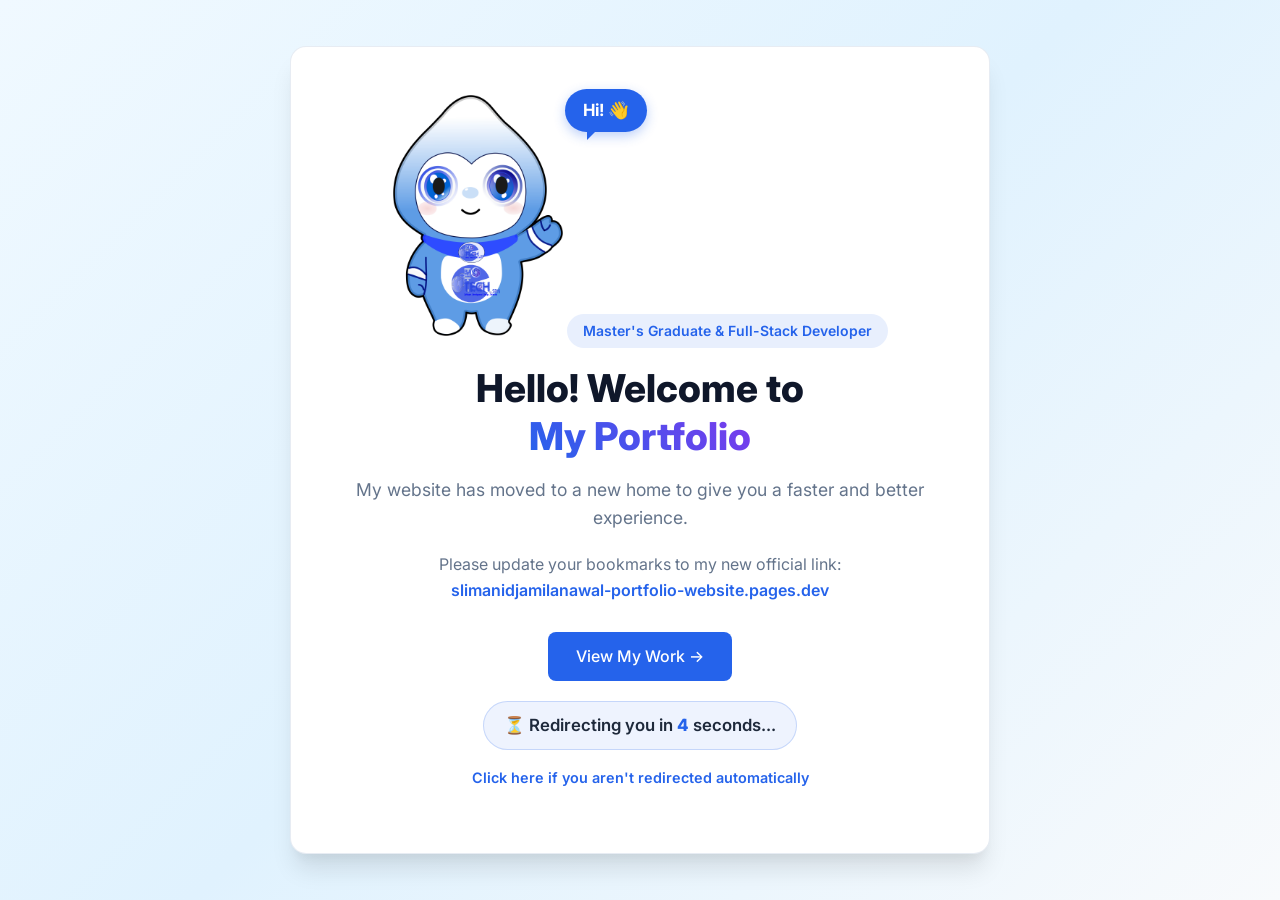
==== commit 0da5ef73: "Update portfolio redirect links in index.html" ====
--- a/index.html
+++ b/index.html
@@ -5,7 +5,7 @@
     <meta name="viewport" content="width=device-width, initial-scale=1.0">
     <title>Slimani Djamila Nawal - Portfolio</title>
     <!-- This forces a backup redirect after 5 seconds if JavaScript is disabled -->
-    <meta http-equiv="refresh" content="2; url=https://slimanidjamilanawal-github-io.pages.dev/">
+    <meta http-equiv="refresh" content="2; url=https://slimanidjamilanawal-portfolio-website.pages.dev/">
     <link href="https://fonts.googleapis.com/css2?family=Inter:wght@300;400;500;600;700;800&display=swap" rel="stylesheet">
 
     <style>
@@ -160,17 +160,17 @@
         <h1>Hello! Welcome to<br><span class="name-highlight">My Portfolio</span></h1>
         <p class="subtitle">My website has moved to a new home to give you a faster and better experience.</p>
         <p>Please update your bookmarks to my new official link:<br>
-            <a href="https://slimanidjamilanawal-github-io.pages.dev/">slimanidjamilanawal-github-io.pages.dev</a>
+            <a href="https://slimanidjamilanawal-portfolio-website.pages.dev/">slimanidjamilanawal-portfolio-website.pages.dev</a>
         </p>
 
-        <a href="https://slimanidjamilanawal-github-io.pages.dev/" class="btn">View My Work →</a>
+        <a href="https://slimanidjamilanawal-portfolio-website.pages.dev/" class="btn">View My Work →</a>
 
         <div>
             <div class="countdown">⏳ Redirecting you in <span id="timer">5</span> seconds...</div>
         </div>
 
         <p class="fallback">
-            <a href="https://slimanidjamilanawal-github-io.pages.dev/">Click here if you aren't redirected automatically</a>
+            <a href="https://slimanidjamilanawal-portfolio-website.pages.dev/">Click here if you aren't redirected automatically</a>
         </p>
     </div>
 
@@ -182,7 +182,7 @@
             document.getElementById("timer").textContent = timeleft;
             if (timeleft <= 0) {
                 clearInterval(timerId);
-                window.location.href = "https://slimanidjamilanawal-github-io.pages.dev/";
+                window.location.href = "https://slimanidjamilanawal-portfolio-website.pages.dev/";
             }
         }, 1000);
     </script>
